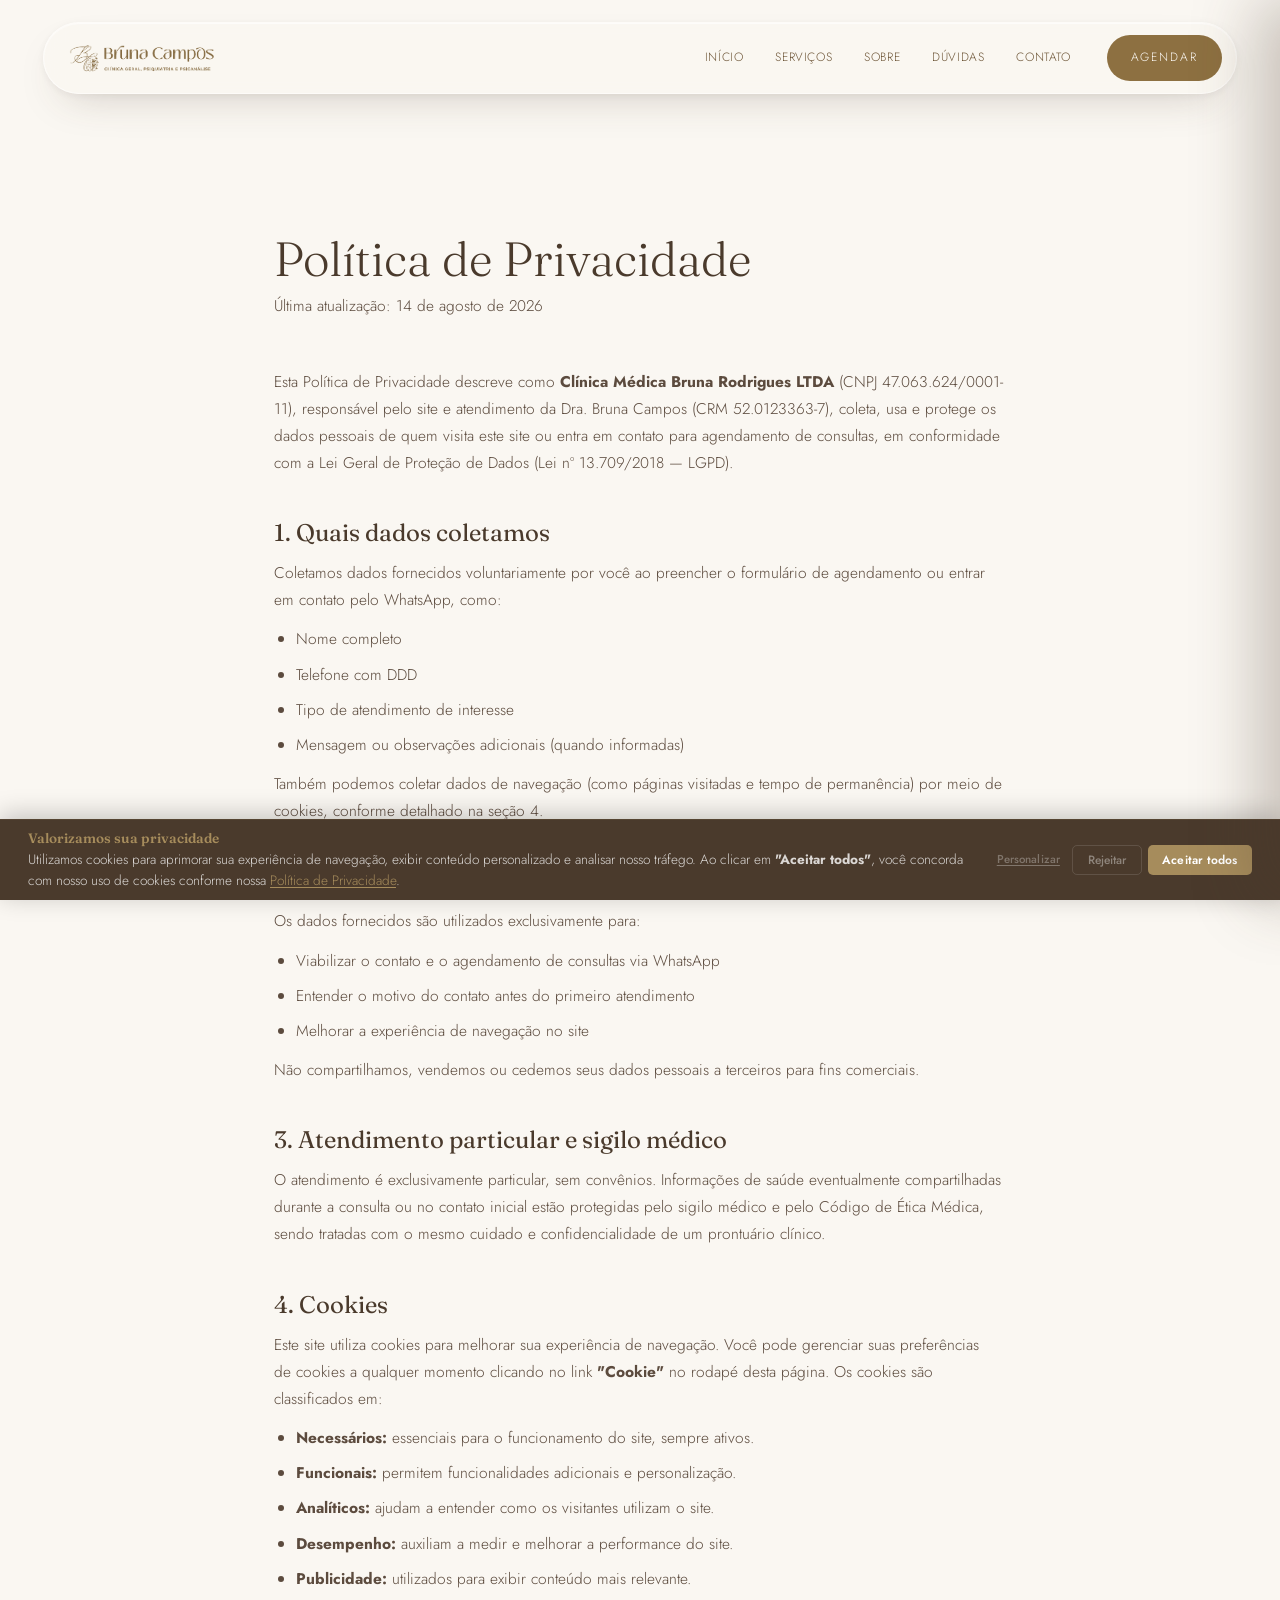
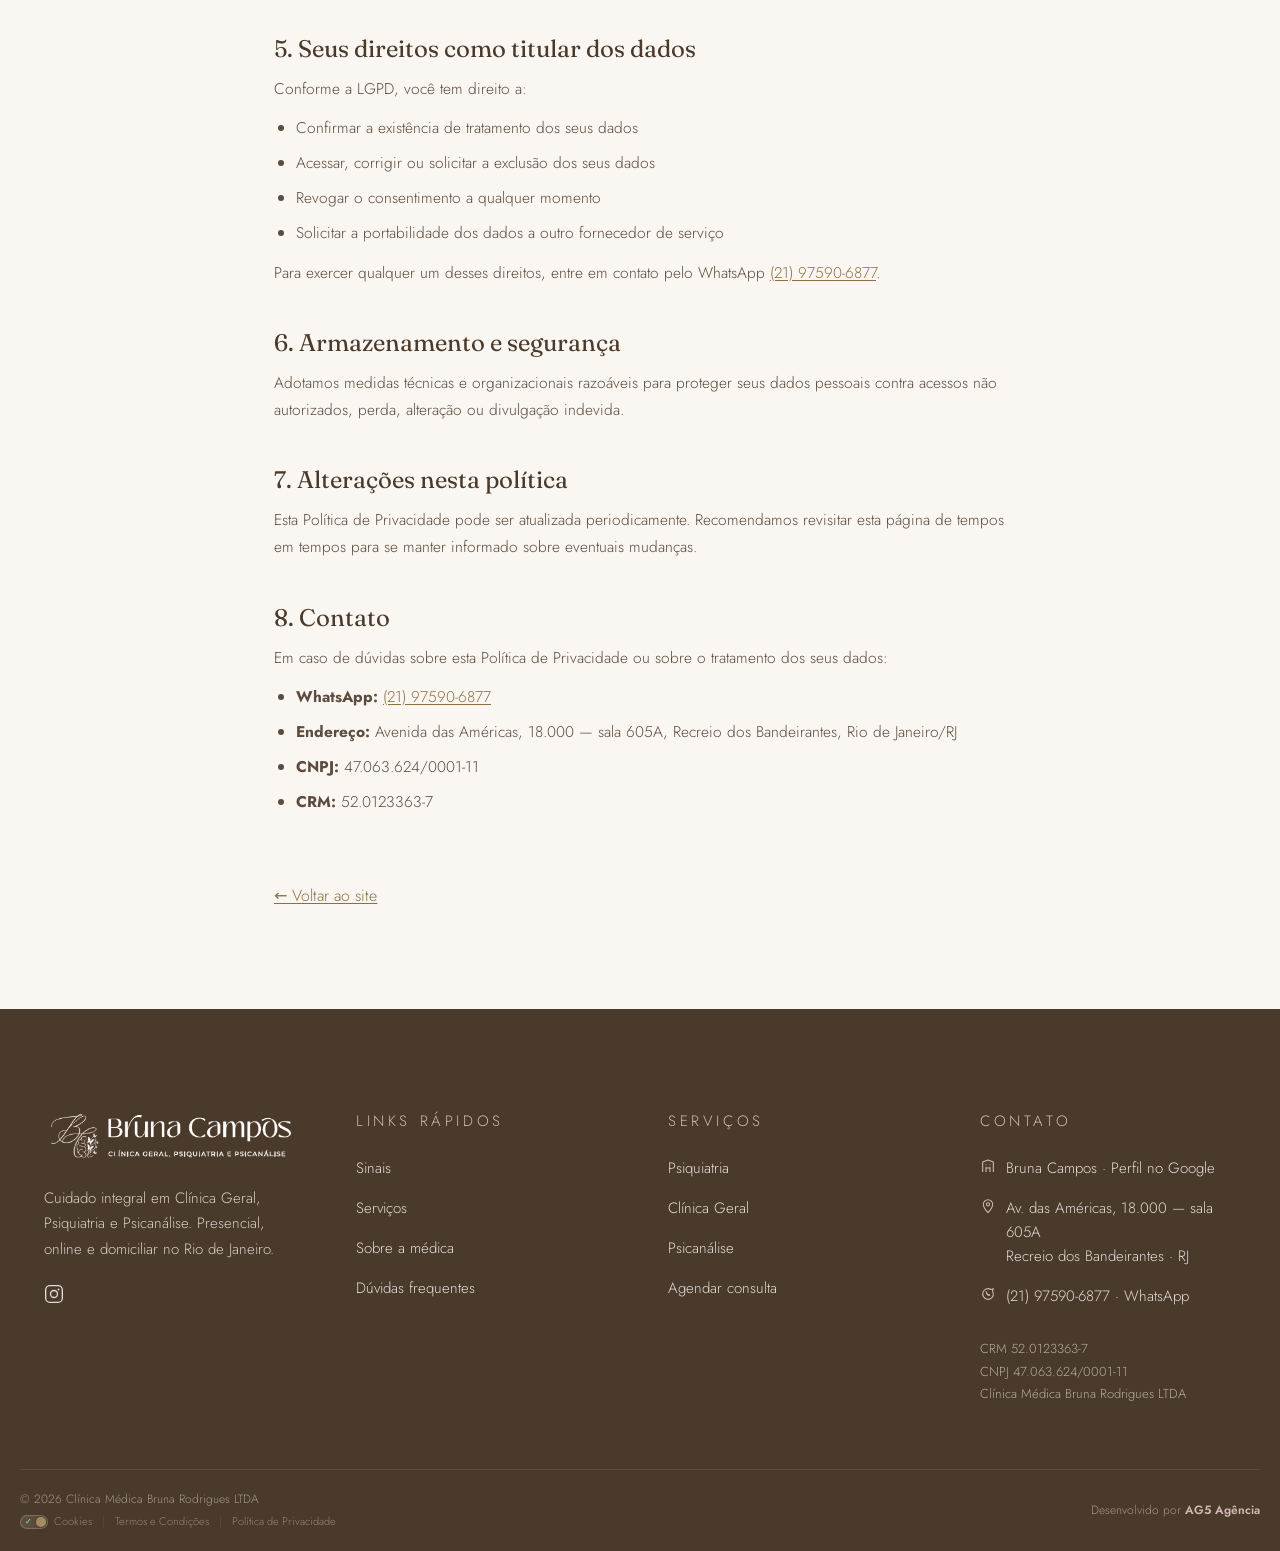
==== politica-de-privacidade.html @ d0d91d04 "Ajustes gerais" ====
<!DOCTYPE html>
<html lang="pt-BR">
<head>
<meta charset="utf-8" />
<meta name="viewport" content="width=device-width, initial-scale=1" />
<title>Política de Privacidade | Bruna Campos — Clínica Geral, Psiquiatria e Psicanálise</title>
<meta name="description" content="Política de Privacidade do site de Bruna Campos — Clínica Geral, Psiquiatria e Psicanálise. Saiba como tratamos seus dados pessoais e cookies, em conformidade com a LGPD." />
<meta name="robots" content="noindex, follow" />
<link rel="icon" href="Assets/favicon-bruna-campos-psiquiatria-rj.ico" />
<link rel="preconnect" href="https://fonts.googleapis.com" />
<link rel="preconnect" href="https://fonts.gstatic.com" crossorigin />
<link href="https://fonts.googleapis.com/css2?family=Fraunces:ital,opsz,wght@0,9..144,300;0,9..144,400;1,9..144,300&family=Cormorant+Garamond:ital,wght@0,300;0,400;1,300;1,400&family=Jost:wght@300;400;500&display=swap" rel="stylesheet" />
<link rel="stylesheet" href="style.css" />
<link rel="stylesheet" href="cookie-banner.css" />
<style>
  .legal { padding: 140px 0 100px; }
  .legal__in { max-width: 780px; margin: 0 auto; }
  .legal h1 { font-size: clamp(32px, 4vw, 48px); margin-bottom: 8px; }
  .legal__atualizado { font-size: 13px; color: var(--texto-3); margin-bottom: 48px; }
  .legal h2 { font-family: var(--serif); font-weight: 400; font-size: 24px; color: var(--marrom); margin: 44px 0 14px; }
  .legal p, .legal li { font-size: 15.5px; line-height: 1.75; color: var(--texto-2); }
  .legal ul { margin: 12px 0; padding-left: 22px; }
  .legal li { margin-bottom: 8px; }
  .legal a { text-decoration: underline; text-underline-offset: 2px; }
  .legal__voltar { display: inline-block; margin-top: 56px; }
</style>
</head>
<body id="topo">

<header class="header" id="header">
  <div class="wrap header__in">
    <a class="brand" href="index.html#topo">
      <img class="brand__logo" src="Assets/logo-bruna-campos-psiquiatria-psicanalise.webp" alt="Bruna Campos — Clínica Geral, Psiquiatria e Psicanálise" height="46" />
    </a>
    <nav class="nav" id="nav">
      <a href="index.html#topo"><span>Início</span></a>
      <a href="index.html#servicos"><span>Serviços</span></a>
      <a href="index.html#sobre"><span>Sobre</span></a>
      <a href="index.html#faq"><span>Dúvidas</span></a>
      <a href="index.html#localizacao"><span>Contato</span></a>
    </nav>
    <div class="header__acoes">
      <a class="btn btn--sm" href="https://wa.me/5521975906877?text=Ol%C3%A1%2C%20vim%20atrav%C3%A9s%20do%20site%20e%20gostaria%20de%20agendar%20uma%20consulta." target="_blank" rel="noopener">Agendar</a>
      <button class="nav-toggle" type="button" aria-expanded="false" aria-controls="drawer">
        <span></span><span></span><span></span>
      </button>
    </div>
  </div>
</header>

<main>
  <section class="legal">
    <div class="wrap legal__in">
      <h1>Política de Privacidade</h1>
      <p class="legal__atualizado">Última atualização: 14 de agosto de 2026</p>

      <p>Esta Política de Privacidade descreve como <strong>Clínica Médica Bruna Rodrigues LTDA</strong> (CNPJ 47.063.624/0001-11), responsável pelo site e atendimento da Dra. Bruna Campos (CRM 52.0123363-7), coleta, usa e protege os dados pessoais de quem visita este site ou entra em contato para agendamento de consultas, em conformidade com a Lei Geral de Proteção de Dados (Lei nº 13.709/2018 — LGPD).</p>

      <h2>1. Quais dados coletamos</h2>
      <p>Coletamos dados fornecidos voluntariamente por você ao preencher o formulário de agendamento ou entrar em contato pelo WhatsApp, como:</p>
      <ul>
        <li>Nome completo</li>
        <li>Telefone com DDD</li>
        <li>Tipo de atendimento de interesse</li>
        <li>Mensagem ou observações adicionais (quando informadas)</li>
      </ul>
      <p>Também podemos coletar dados de navegação (como páginas visitadas e tempo de permanência) por meio de cookies, conforme detalhado na seção 4.</p>

      <h2>2. Como usamos seus dados</h2>
      <p>Os dados fornecidos são utilizados exclusivamente para:</p>
      <ul>
        <li>Viabilizar o contato e o agendamento de consultas via WhatsApp</li>
        <li>Entender o motivo do contato antes do primeiro atendimento</li>
        <li>Melhorar a experiência de navegação no site</li>
      </ul>
      <p>Não compartilhamos, vendemos ou cedemos seus dados pessoais a terceiros para fins comerciais.</p>

      <h2>3. Atendimento particular e sigilo médico</h2>
      <p>O atendimento é exclusivamente particular, sem convênios. Informações de saúde eventualmente compartilhadas durante a consulta ou no contato inicial estão protegidas pelo sigilo médico e pelo Código de Ética Médica, sendo tratadas com o mesmo cuidado e confidencialidade de um prontuário clínico.</p>

      <h2>4. Cookies</h2>
      <p>Este site utiliza cookies para melhorar sua experiência de navegação. Você pode gerenciar suas preferências de cookies a qualquer momento clicando no link <strong>"Cookie"</strong> no rodapé desta página. Os cookies são classificados em:</p>
      <ul>
        <li><strong>Necessários:</strong> essenciais para o funcionamento do site, sempre ativos.</li>
        <li><strong>Funcionais:</strong> permitem funcionalidades adicionais e personalização.</li>
        <li><strong>Analíticos:</strong> ajudam a entender como os visitantes utilizam o site.</li>
        <li><strong>Desempenho:</strong> auxiliam a medir e melhorar a performance do site.</li>
        <li><strong>Publicidade:</strong> utilizados para exibir conteúdo mais relevante.</li>
      </ul>

      <h2>5. Seus direitos como titular dos dados</h2>
      <p>Conforme a LGPD, você tem direito a:</p>
      <ul>
        <li>Confirmar a existência de tratamento dos seus dados</li>
        <li>Acessar, corrigir ou solicitar a exclusão dos seus dados</li>
        <li>Revogar o consentimento a qualquer momento</li>
        <li>Solicitar a portabilidade dos dados a outro fornecedor de serviço</li>
      </ul>
      <p>Para exercer qualquer um desses direitos, entre em contato pelo WhatsApp <a href="https://wa.me/5521975906877?text=Ol%C3%A1%2C%20vim%20atrav%C3%A9s%20do%20site%20e%20gostaria%20de%20tirar%20uma%20d%C3%BAvida%20sobre%20meus%20dados." target="_blank" rel="noopener">(21) 97590-6877</a>.</p>

      <h2>6. Armazenamento e segurança</h2>
      <p>Adotamos medidas técnicas e organizacionais razoáveis para proteger seus dados pessoais contra acessos não autorizados, perda, alteração ou divulgação indevida.</p>

      <h2>7. Alterações nesta política</h2>
      <p>Esta Política de Privacidade pode ser atualizada periodicamente. Recomendamos revisitar esta página de tempos em tempos para se manter informado sobre eventuais mudanças.</p>

      <h2>8. Contato</h2>
      <p>Em caso de dúvidas sobre esta Política de Privacidade ou sobre o tratamento dos seus dados:</p>
      <ul>
        <li><strong>WhatsApp:</strong> <a href="https://wa.me/5521975906877?text=Ol%C3%A1%2C%20vim%20atrav%C3%A9s%20do%20site%20e%20gostaria%20de%20tirar%20uma%20d%C3%BAvida%20sobre%20meus%20dados." target="_blank" rel="noopener">(21) 97590-6877</a></li>
        <li><strong>Endereço:</strong> Avenida das Américas, 18.000 — sala 605A, Recreio dos Bandeirantes, Rio de Janeiro/RJ</li>
        <li><strong>CNPJ:</strong> 47.063.624/0001-11</li>
        <li><strong>CRM:</strong> 52.0123363-7</li>
      </ul>

      <a class="link-sub legal__voltar" href="index.html#topo">← Voltar ao site</a>
    </div>
  </section>
</main>

<footer class="footer">
  <div class="wrap footer__in">
    <div class="footer__brand">
      <img class="footer__logo" src="Assets/logo-bruna-campos-clinica-geral-psiquiatria-rodape.webp" alt="Bruna Campos — Clínica Geral, Psiquiatria e Psicanálise" />
      <p>Cuidado integral em Clínica Geral, Psiquiatria e Psicanálise. Presencial, online e domiciliar no Rio de Janeiro.</p>
      <div class="footer__social">
        <a href="https://www.instagram.com/dra_brunacampos/" target="_blank" rel="noopener noreferrer" aria-label="Instagram @dra_brunacampos">
          <svg width="20" height="20" viewBox="0 0 24 24" fill="none" aria-hidden="true"><rect x="2" y="2" width="20" height="20" rx="5" stroke="currentColor" stroke-width="1.6" /><circle cx="12" cy="12" r="4.2" stroke="currentColor" stroke-width="1.6" /><circle cx="17.4" cy="6.6" r="1.1" fill="currentColor" /></svg>
        </a>
      </div>
    </div>

    <div>
      <p class="footer__titulo">Links rápidos</p>
      <div class="footer__col">
        <a href="index.html#sinais">Sinais</a>
        <a href="index.html#servicos">Serviços</a>
        <a href="index.html#sobre">Sobre a médica</a>
        <a href="index.html#faq">Dúvidas frequentes</a>
      </div>
    </div>

    <div>
      <p class="footer__titulo">Serviços</p>
      <div class="footer__col">
        <a href="index.html#servicos">Psiquiatria</a>
        <a href="index.html#servicos">Clínica Geral</a>
        <a href="index.html#servicos">Psicanálise</a>
        <a href="index.html#agendar">Agendar consulta</a>
      </div>
    </div>

    <div>
      <p class="footer__titulo">Contato</p>
      <div class="footer__col footer__contato">
        <a href="https://share.google/iz8a9h7JzmaM02zVl" target="_blank" rel="noopener noreferrer">
          <svg width="16" height="16" viewBox="0 0 24 24" fill="none" aria-hidden="true"><path d="M4 21V6l8-3 8 3v15" stroke="currentColor" stroke-width="1.6" stroke-linejoin="round" /><path d="M9 21v-6h6v6" stroke="currentColor" stroke-width="1.6" stroke-linejoin="round" /><path d="M9 10h.01M15 10h.01M9 14h.01M15 14h.01" stroke="currentColor" stroke-width="1.6" stroke-linecap="round" /></svg>
          <span>Bruna Campos · Perfil no Google</span>
        </a>
        <a href="https://www.google.com/maps/dir/?api=1&amp;destination=Avenida%20das%20Am%C3%A9ricas%2018000%2C%20Recreio%20dos%20Bandeirantes%2C%20Rio%20de%20Janeiro%20-%20RJ%2C%2022790-704" target="_blank" rel="noopener noreferrer">
          <svg width="16" height="16" viewBox="0 0 24 24" fill="none" aria-hidden="true"><path d="M12 22s7-6.8 7-12.5A7 7 0 0 0 5 9.5C5 15.2 12 22 12 22Z" stroke="currentColor" stroke-width="1.6" stroke-linejoin="round" /><circle cx="12" cy="9.5" r="2.4" stroke="currentColor" stroke-width="1.6" /></svg>
          <span>Av. das Américas, 18.000 — sala 605A<br />Recreio dos Bandeirantes · RJ</span>
        </a>
        <a href="https://wa.me/5521975906877?text=Ol%C3%A1%2C%20vim%20atrav%C3%A9s%20do%20site%20e%20gostaria%20de%20agendar%20uma%20consulta." target="_blank" rel="noopener noreferrer">
          <svg width="16" height="16" viewBox="0 0 24 24" fill="none" aria-hidden="true"><path d="M20 12a8 8 0 1 1-3.8-6.8L20 4l-1.2 3.8A7.96 7.96 0 0 1 20 12Z" stroke="currentColor" stroke-width="1.6" stroke-linejoin="round" /><path d="M9 9.8c0 3 2.2 5.2 5.2 5.2.6 0 1-.5.9-1.1l-.2-1a.9.9 0 0 0-1-.7l-1 .2a4.2 4.2 0 0 1-2.3-2.3l.2-1a.9.9 0 0 0-.7-1l-1-.2a.95.95 0 0 0-1.1.9Z" fill="currentColor" /></svg>
          <span>(21) 97590-6877 · WhatsApp</span>
        </a>
        <p class="footer__legal">CRM 52.0123363-7<br />CNPJ 47.063.624/0001-11<br />Clínica Médica Bruna Rodrigues LTDA</p>
      </div>
    </div>
  </div>
  <div class="wrap creditos">
    <div class="footer-credits-left">
      <span class="footer-credits-copy">© 2026 Clínica Médica Bruna Rodrigues LTDA</span>
      <div class="footer-legal-links">
        <a href="#" id="ck-prefs-link">
          <span id="cookie-toggle" class="active">
            <span class="ck-icon-yes">✓</span>
            <span class="ck-icon-no">✕</span>
            <span id="cookie-toggle-dot"></span>
          </span>
          Cookies
        </a>
        <span class="footer-legal-sep">|</span>
        <a href="termos-e-condicoes.html">Termos e Condições</a>
        <span class="footer-legal-sep">|</span>
        <a href="politica-de-privacidade.html">Política de Privacidade</a>
      </div>
    </div>
    <div class="footer-credits-right">Desenvolvido por <a href="https://www.ag5agencia.com.br" target="_blank" rel="noopener">AG5 Agência</a></div>
  </div>
</footer>

<div class="drawer-overlay" id="drawer-overlay" hidden></div>
<aside class="drawer" id="drawer" aria-hidden="true">
  <div class="drawer__topo">
    <a class="drawer__logo" href="index.html#topo">
      <img src="Assets/logo-bruna-campos-psiquiatria-psicanalise.webp" alt="Bruna Campos — Clínica Geral, Psiquiatria e Psicanálise" height="34" />
    </a>
    <button class="drawer__fechar" type="button" aria-label="Fechar menu">
      <span></span><span></span>
    </button>
  </div>
  <nav class="drawer__nav" aria-label="Navegação principal">
    <a href="index.html#topo">Início</a>
    <a href="index.html#servicos">Serviços</a>
    <a href="index.html#sobre">Sobre</a>
    <a href="index.html#faq">Dúvidas</a>
    <a href="index.html#localizacao">Contato</a>
  </nav>
  <a class="btn drawer__cta" href="https://wa.me/5521975906877?text=Ol%C3%A1%2C%20vim%20atrav%C3%A9s%20do%20site%20e%20gostaria%20de%20agendar%20uma%20consulta." target="_blank" rel="noopener">Agendar pelo WhatsApp</a>
</aside>

<!-- ========== BANNER DE ACEITE ========== -->
<div id="ck-banner" class="ck-banner" role="dialog" aria-modal="true" aria-label="Aviso de cookies" aria-live="polite" aria-hidden="true">
    <div class="ck-banner__inner">
        <div class="ck-banner__content">
            <h2 class="ck-banner__title">Valorizamos sua privacidade</h2>
            <p class="ck-banner__text">
                Utilizamos cookies para aprimorar sua experiência de navegação, exibir conteúdo
                personalizado e analisar nosso tráfego. Ao clicar em <strong>"Aceitar todos"</strong>,
                você concorda com nosso uso de cookies conforme nossa
                <a href="politica-de-privacidade.html" class="ck-banner__link">Política de Privacidade</a>.
            </p>
        </div>
        <div class="ck-banner__actions">
            <button id="ck-customize" class="ck-btn ck-btn--ghost">Personalizar</button>
            <button id="ck-reject" class="ck-btn ck-btn--outline">Rejeitar</button>
            <button id="ck-accept-all" class="ck-btn ck-btn--primary">Aceitar todos</button>
        </div>
    </div>
</div>

<!-- ========== MODAL DE PERSONALIZAÇÃO ========== -->
<div id="ck-modal" class="ck-modal" role="dialog" aria-modal="true" aria-label="Personalizar preferências de cookies" aria-hidden="true">
    <div class="ck-modal__overlay" id="ck-modal-overlay"></div>
    <div class="ck-modal__box">
        <div class="ck-modal__header">
            <h2 class="ck-modal__title">Personalizar preferências de consentimento</h2>
            <button class="ck-modal__close" id="ck-modal-close" aria-label="Fechar modal">
                <svg width="18" height="18" viewBox="0 0 24 24" fill="none" aria-hidden="true">
                    <path d="M18 6L6 18M6 6l12 12" stroke="currentColor" stroke-width="2" stroke-linecap="round" stroke-linejoin="round" />
                </svg>
            </button>
        </div>
        <div class="ck-modal__body">
            <p class="ck-modal__intro">
                Utilizamos cookies para ajudar você a navegar com eficiência e executar certas funções.
                Os cookies classificados como <strong>"Necessário"</strong> são essenciais para o
                funcionamento básico do site e não podem ser desativados.
            </p>
            <div class="ck-category">
                <div class="ck-category__header">
                    <div class="ck-category__info">
                        <h3 class="ck-category__name">Necessário</h3>
                        <p class="ck-category__desc">Essenciais para o funcionamento do site. Não armazenam dados pessoalmente identificáveis.</p>
                    </div>
                    <span class="ck-category__badge">Sempre ativo</span>
                </div>
            </div>
            <div class="ck-category">
                <div class="ck-category__header">
                    <div class="ck-category__info">
                        <h3 class="ck-category__name">Funcional</h3>
                        <p class="ck-category__desc">Ajudam a executar funcionalidades como compartilhamento em mídia social e recursos de terceiros.</p>
                    </div>
                    <label class="ck-toggle" aria-label="Ativar cookies funcionais">
                        <input type="checkbox" id="ck-functional" name="functional">
                        <span class="ck-toggle__slider"></span>
                    </label>
                </div>
            </div>
            <div class="ck-category">
                <div class="ck-category__header">
                    <div class="ck-category__info">
                        <h3 class="ck-category__name">Analítico</h3>
                        <p class="ck-category__desc">Usados para entender como os visitantes interagem com o site (visitantes, taxa de rejeição, etc.).</p>
                    </div>
                    <label class="ck-toggle" aria-label="Ativar cookies analíticos">
                        <input type="checkbox" id="ck-analytics" name="analytics">
                        <span class="ck-toggle__slider"></span>
                    </label>
                </div>
            </div>
            <div class="ck-category">
                <div class="ck-category__header">
                    <div class="ck-category__info">
                        <h3 class="ck-category__name">Desempenho</h3>
                        <p class="ck-category__desc">Analisam índices de desempenho do site para oferecer melhor experiência ao visitante.</p>
                    </div>
                    <label class="ck-toggle" aria-label="Ativar cookies de desempenho">
                        <input type="checkbox" id="ck-performance" name="performance">
                        <span class="ck-toggle__slider"></span>
                    </label>
                </div>
            </div>
            <div class="ck-category">
                <div class="ck-category__header">
                    <div class="ck-category__info">
                        <h3 class="ck-category__name">Publicidade</h3>
                        <p class="ck-category__desc">Entregam anúncios personalizados com base nas páginas visitadas anteriormente.</p>
                    </div>
                    <label class="ck-toggle" aria-label="Ativar cookies de publicidade">
                        <input type="checkbox" id="ck-advertising" name="advertising">
                        <span class="ck-toggle__slider"></span>
                    </label>
                </div>
            </div>
        </div>
        <div class="ck-modal__footer">
            <button id="ck-modal-reject" class="ck-btn ck-btn--outline">Rejeitar</button>
            <button id="ck-modal-save" class="ck-btn ck-btn--ghost">Salvar Preferências</button>
            <button id="ck-modal-accept-all" class="ck-btn ck-btn--primary">Aceitar todos</button>
        </div>
    </div>
</div>

<button id="ck-prefs-btn" class="ck-prefs-btn" aria-label="Preferências de cookies" style="display:none;">Cookies</button>

<script src="script.js" defer></script>
<script src="cookie-banner.js" defer></script>
</body>
</html>
---- style.css ----
:root {
  --rose: #D1B9B4;
  --bege: #D4C1B3;
  --off: #FAF7F2;
  --areia: #F2EBE3;
  --ouro-escuro: #8D7041;
  --ouro: #A68C5C;
  --texto: #3A2E28;
  --texto-2: #5C4B3E;
  --texto-3: #6B5949;
  --marrom: #4A3A2C;
  --serif: "Fraunces", Georgia, serif;
  --script: "Cormorant Garamond", Georgia, serif;
  --sans: "Jost", system-ui, -apple-system, sans-serif;
  --max: 1240px;
  --pad: 24px;
  --gap: 56px;
  --sec-y: 96px;
  --ease: cubic-bezier(0.22, 1, 0.36, 1);
}

*, *::before, *::after { box-sizing: border-box; }

html { scroll-behavior: smooth; }

body {
  margin: 0;
  background: var(--off);
  color: var(--texto);
  font-family: var(--sans);
  font-weight: 300;
  font-size: 16px;
  line-height: 1.6;
  -webkit-font-smoothing: antialiased;
  overflow-x: hidden;
}

img { max-width: 100%; }
::selection { background: var(--rose); color: #fff; }

a { color: var(--ouro-escuro); text-decoration: none; transition: color 240ms ease; }
a:hover { color: var(--ouro); }

h1, h2, h3 { font-family: var(--serif); font-weight: 300; margin: 0; line-height: 1.05; color: var(--marrom); }
p { margin: 0; text-wrap: pretty; }

.wrap { max-width: var(--max); margin: 0 auto; padding-left: var(--pad); padding-right: var(--pad); }
.overline { font-size: 11.5px; letter-spacing: 0.32em; text-transform: uppercase; color: var(--ouro); margin: 0 0 22px; }
.em { font-family: var(--script); font-style: italic; color: var(--ouro-escuro); }

/* ---------- botões ---------- */
.btn {
  display: inline-block;
  background: var(--ouro-escuro);
  color: var(--off);
  padding: 18px 34px;
  border: 0;
  border-radius: 999px;
  font-family: var(--sans);
  font-size: 12.5px;
  letter-spacing: 0.16em;
  text-transform: uppercase;
  cursor: pointer;
  transition: background 240ms ease, transform 240ms ease;
}
.btn:hover { background: var(--ouro); color: #fff; transform: translateY(-2px); }
.btn--ghost { background: transparent; color: #6E5638; border: 1px solid rgba(141, 112, 65, 0.4); }
.btn--ghost:hover { background: transparent; border-color: var(--ouro-escuro); color: var(--ouro-escuro); }
.btn--sm { padding: 13px 24px; font-size: 12px; }

/* ---------- header ---------- */
.header {
  position: sticky;
  top: 0;
  z-index: 40;
  padding: 22px var(--pad) 0;
  pointer-events: none;
  transition: padding 420ms var(--ease);
}
.header__in {
  pointer-events: all;
  display: flex;
  align-items: center;
  justify-content: space-between;
  gap: 22px;
  max-width: calc(var(--max) - 2 * var(--pad) + 2px);
  margin: 0 auto;
  padding: 12px 14px 12px 22px;
  background: rgba(250, 247, 242, 0.72);
  backdrop-filter: blur(18px) saturate(1.4);
  -webkit-backdrop-filter: blur(18px) saturate(1.4);
  border: 1px solid rgba(255, 255, 255, 0.5);
  border-radius: 999px;
  box-shadow:
    0 1px 1px rgba(255, 255, 255, 0.6) inset,
    0 18px 44px -20px rgba(74, 58, 44, 0.28),
    0 2px 10px rgba(74, 58, 44, 0.06);
  transition: box-shadow 420ms var(--ease), padding 420ms var(--ease), background 420ms var(--ease), border-color 420ms var(--ease);
}
.header.is-scrolled { padding-top: 12px; }
.header.is-scrolled .header__in {
  padding-top: 8px;
  padding-bottom: 8px;
  background: rgba(250, 247, 242, 0.86);
  border-color: rgba(166, 140, 92, 0.28);
  box-shadow:
    0 1px 1px rgba(255, 255, 255, 0.6) inset,
    0 14px 34px -18px rgba(74, 58, 44, 0.32),
    0 2px 8px rgba(74, 58, 44, 0.08);
}

.brand { display: flex; align-items: center; gap: 12px; flex: 0 0 auto; position: relative; }
.brand__logo {
  display: block;
  height: 46px;
  width: auto;
  /* a arte é clara (pensada p/ fundo escuro) — filtro converte pra tom dourado-escuro legível em fundo claro */
  filter: brightness(0) saturate(100%) invert(37%) sepia(24%) saturate(944%) hue-rotate(358deg) brightness(93%) contrast(88%);
  opacity: 0.92;
  transition: transform 420ms var(--ease), opacity 300ms ease;
}
.brand:hover .brand__logo { transform: scale(1.03); opacity: 1; }

.nav {
  margin-left: auto;
  display: flex;
  flex-wrap: nowrap;
  white-space: nowrap;
  align-items: center;
  gap: 4px;
  font-size: 12px;
  letter-spacing: 0.05em;
  text-transform: uppercase;
}
.nav a {
  position: relative;
  display: inline-block;
  padding: 8px 14px;
  color: #6E5638;
  border-radius: 999px;
  transition: color 300ms ease;
}
.nav a span { position: relative; z-index: 1; }
.nav a::before {
  content: "";
  position: absolute;
  inset: 0;
  border-radius: 999px;
  background: linear-gradient(135deg, var(--rose), var(--bege));
  opacity: 0;
  transform: scale(0.85);
  transition: opacity 300ms var(--ease), transform 300ms var(--ease);
}
.nav a:hover { color: #4A3A2C; }
.nav a:hover::before { opacity: 1; transform: scale(1); }

.header__acoes { display: flex; align-items: center; gap: 10px; flex: 0 0 auto; }

.nav-toggle {
  display: none;
  align-items: center;
  justify-content: center;
  gap: 4px;
  flex-direction: column;
  width: 40px;
  height: 40px;
  background: rgba(166, 140, 92, 0.1);
  border: 1px solid rgba(141, 112, 65, 0.24);
  border-radius: 50%;
  cursor: pointer;
  padding: 0;
}
.nav-toggle span {
  display: block;
  width: 15px;
  height: 1px;
  background: #6E5638;
  transition: transform 300ms var(--ease), opacity 300ms var(--ease);
}
.nav-toggle[aria-expanded="true"] span:nth-child(1) { transform: translateY(5px) rotate(45deg); }
.nav-toggle[aria-expanded="true"] span:nth-child(2) { opacity: 0; }
.nav-toggle[aria-expanded="true"] span:nth-child(3) { transform: translateY(-5px) rotate(-45deg); }

/* ---------- hero ---------- */
.hero { position: relative; padding: 32px 0 64px; overflow: hidden; }
.hero::before {
  content: "";
  position: absolute;
  top: -80px;
  right: -140px;
  width: 460px;
  height: 460px;
  border-radius: 50%;
  background: radial-gradient(circle at 30% 30%, rgba(209, 185, 180, 0.5), rgba(212, 193, 179, 0.05) 70%);
  pointer-events: none;
}
.hero__in { position: relative; display: flex; flex-wrap: wrap; gap: var(--gap); align-items: center; }
.hero__texto { flex: 1 1 460px; min-width: 0; }

.hero .overline {
  position: relative;
  display: inline-flex;
  align-items: center;
  gap: 14px;
  font-size: 12.5px;
}
.hero .overline::before { content: ""; width: 32px; height: 1px; background: var(--ouro); }
.hero h1 { font-size: clamp(38px, 4.6vw, 68px); line-height: 1.03; letter-spacing: -0.02em; text-wrap: balance; }
.hero .em {
  font-size: 1.05em;
  color: var(--ouro-escuro);
}
.hero__lead { margin-top: 26px; max-width: 44ch; font-size: 16.5px; line-height: 1.65; color: var(--texto-2); }
.hero__cta { display: flex; flex-wrap: wrap; align-items: center; gap: 18px 28px; margin-top: 38px; }

.hero__selos {
  display: flex;
  flex-wrap: wrap;
  align-items: center;
  gap: 10px 16px;
  margin-top: 30px;
  padding-top: 22px;
  border-top: 1px solid rgba(141, 112, 65, 0.18);
  font-size: 12.5px;
  color: var(--texto-3);
}
.hero__selos strong { color: var(--ouro-escuro); font-weight: 500; }
.hero__selos-sep { width: 4px; height: 4px; border-radius: 50%; background: var(--rose); flex: 0 0 auto; }

.hero__fig { flex: 0 1 480px; min-width: 320px; margin: 0; position: relative; }
.hero__fig::before {
  content: "";
  position: absolute;
  inset: -36px -50px -36px -36px;
  z-index: -2;
  background: radial-gradient(ellipse at 55% 40%, rgba(166, 140, 92, 0.32), rgba(166, 140, 92, 0) 68%);
  filter: blur(2px);
  pointer-events: none;
}
.hero__fig::after {
  content: "";
  position: absolute;
  top: -22px;
  right: -22px;
  width: 116px;
  height: 116px;
  border: 1px solid rgba(166, 140, 92, 0.5);
  border-radius: 50%;
  z-index: -1;
}
.moldura {
  position: relative;
  border-radius: 12px 140px 12px 12px;
  overflow: hidden;
  aspect-ratio: 4 / 5;
  max-height: 72vh;
  background: linear-gradient(160deg, #E7DCD3, var(--rose));
  box-shadow:
    0 2px 6px -2px rgba(74, 58, 44, 0.16),
    0 28px 58px -22px rgba(74, 58, 44, 0.4),
    0 64px 120px -38px rgba(74, 58, 44, 0.4),
    0 0 60px -18px rgba(166, 140, 92, 0.5),
    0 0 0 1px rgba(255, 255, 255, 0.55) inset;
  transform: translateY(var(--parallax, 0px));
  transition: box-shadow 700ms var(--ease);
  will-change: transform;
}
.hero__fig:hover .moldura { box-shadow:
    0 2px 6px -2px rgba(74, 58, 44, 0.2),
    0 34px 66px -20px rgba(74, 58, 44, 0.45),
    0 72px 130px -34px rgba(74, 58, 44, 0.45),
    0 0 76px -14px rgba(166, 140, 92, 0.6),
    0 0 0 1px rgba(255, 255, 255, 0.6) inset;
}
.moldura img {
  position: relative;
  width: 100%;
  height: 100%;
  object-fit: cover;
  object-position: 50% 45%;
  display: block;
  filter: saturate(1.02) contrast(1.03);
  transition: transform 900ms var(--ease);
}
.hero__fig:hover .moldura img { transform: scale(1.03); }
.ph {
  width: 100%;
  height: 100%;
  display: flex;
  align-items: center;
  justify-content: center;
  padding: 24px;
  text-align: center;
  background:
    repeating-linear-gradient(135deg, rgba(255, 255, 255, 0.5) 0 10px, rgba(255, 255, 255, 0) 10px 20px),
    linear-gradient(160deg, #E7DCD3, var(--rose));
  font-family: ui-monospace, SFMono-Regular, Menlo, monospace;
  font-size: 11.5px;
  letter-spacing: 0.14em;
  text-transform: uppercase;
  color: #6E5638;
  line-height: 1.8;
}
/* ---------- sinais ---------- */
.sinais { background: var(--rose); padding: 72px 0; margin-top: 40px; }
.sinais__in { display: flex; flex-direction: column; }
.sinais__intro { max-width: 60ch; }
.sinais__intro .overline { color: #7A5F49; }
.sinais__intro h2 { font-size: clamp(28px, 3vw, 42px); color: #fff; }
.sinais__intro p { margin-top: 16px; max-width: 62ch; font-size: 15px; line-height: 1.6; color: #4E3C30; }
.sinais__grid {
  margin-top: 32px;
  display: grid;
  grid-template-columns: repeat(3, 1fr);
  gap: 1px;
  background: rgba(255, 255, 255, 0.34);
}
.sinal { background: var(--rose); padding: 20px 20px 22px; }
.sinal span { font-family: var(--serif); font-size: 12px; letter-spacing: 0.1em; color: rgba(255, 255, 255, 0.85); }
.sinal h3 { font-weight: 400; font-size: 16.5px; line-height: 1.25; color: #43342A; margin: 8px 0 6px; }
.sinal p { font-size: 13px; line-height: 1.5; color: #5B483B; }

/* ---------- antes / depois (barra compacta) ---------- */
.antes-depois {
  margin-top: 40px;
  padding-top: 36px;
  border-top: 1px solid rgba(74, 58, 44, 0.18);
  display: flex;
  flex-wrap: wrap;
  align-items: center;
  justify-content: space-between;
  gap: 28px 40px;
}
.antes-depois__fotos { display: flex; align-items: center; gap: 22px; flex: 0 0 auto; }
.antes-depois__foto { position: relative; margin: 0; }
.antes-depois__foto img {
  width: 156px;
  height: 156px;
  border-radius: 50%;
  object-fit: cover;
  display: block;
  border: 3px solid rgba(255, 255, 255, 0.7);
  box-shadow: 0 14px 30px -12px rgba(74, 58, 44, 0.4);
  filter: saturate(0.55) brightness(0.88);
}
.antes-depois__foto--ouro img { filter: none; border-color: var(--ouro-escuro); }
.antes-depois__foto figcaption {
  margin-top: 10px;
  text-align: center;
  font-size: 11px;
  letter-spacing: 0.18em;
  text-transform: uppercase;
  color: #5B483B;
}
.antes-depois__seta { font-family: var(--serif); font-size: 26px; color: var(--ouro-escuro); }

.antes-depois__texto { display: flex; flex-wrap: wrap; align-items: center; gap: 18px 28px; flex: 1 1 320px; justify-content: flex-end; }
.antes-depois__texto p { font-size: 16.5px; color: #43342A; margin: 0; }
.antes-depois__cta { flex: 0 0 auto; }

/* ---------- serviços ---------- */
.servicos { padding: 116px 0; }
.servicos__head {
  display: flex;
  flex-wrap: wrap;
  align-items: flex-end;
  justify-content: space-between;
  gap: 24px;
  border-bottom: 1px solid rgba(141, 112, 65, 0.22);
  padding-bottom: 30px;
}
.servicos__head h2 { font-size: clamp(32px, 4vw, 58px); }
.servicos__head p { max-width: 34ch; font-size: 15.5px; line-height: 1.7; color: var(--texto-3); }
.servicos__grid {
  margin-top: 56px;
  display: grid;
  grid-template-columns: repeat(3, 1fr);
  gap: 28px;
}
.servico-card {
  position: relative;
  min-height: 560px;
  border-radius: 14px;
  overflow: hidden;
  isolation: isolate;
  box-shadow: 0 30px 60px -28px rgba(74, 58, 44, 0.4);
  transition: transform 480ms var(--ease), box-shadow 480ms var(--ease);
}
.servico-card:hover { transform: translateY(-8px); box-shadow: 0 40px 76px -24px rgba(74, 58, 44, 0.48); }

.servico-card__bg {
  position: absolute;
  inset: 0;
  z-index: -1;
  overflow: hidden;
  background: var(--marrom);
}
.servico-card__bg img {
  width: 100%;
  height: 100%;
  object-fit: cover;
  display: block;
  filter: saturate(0.25) sepia(0.3) brightness(0.42) contrast(1.08);
  transition: transform 700ms var(--ease), filter 400ms ease;
}
.servico-card:hover .servico-card__bg img { transform: scale(1.06); filter: saturate(0.3) sepia(0.3) brightness(0.48) contrast(1.08); }

.servico-card__n {
  position: absolute;
  top: 26px;
  left: 30px;
  z-index: 2;
  font-family: var(--serif);
  font-size: 20px;
  letter-spacing: 0.08em;
  color: var(--rose);
}

.servico-card__conteudo {
  position: relative;
  z-index: 1;
  height: 100%;
  display: flex;
  flex-direction: column;
  justify-content: flex-end;
  padding: 34px 30px 32px;
}
.servico-card__conteudo h3 { font-weight: 400; font-size: 26px; line-height: 1.15; color: #fff; }
.servico-card__conteudo p { margin-top: 12px; font-size: 14.5px; line-height: 1.6; color: rgba(255, 255, 255, 0.85); }
.servico-card__conteudo ul {
  list-style: none;
  margin: 18px 0 0;
  padding: 16px 0 0;
  border-top: 1px solid rgba(255, 255, 255, 0.25);
  display: flex;
  flex-direction: column;
  gap: 8px;
}
.servico-card__conteudo li {
  display: flex;
  align-items: baseline;
  gap: 10px;
  font-size: 13px;
  color: rgba(255, 255, 255, 0.78);
}
.servico-card__conteudo li::before { content: ""; width: 4px; height: 4px; border-radius: 50%; background: var(--rose); flex: 0 0 auto; }

.servico-card__cta {
  display: inline-flex;
  align-items: center;
  gap: 8px;
  margin-top: 18px;
  padding-bottom: 4px;
  border-bottom: 1px solid rgba(255, 255, 255, 0.5);
  font-size: 12px;
  letter-spacing: 0.1em;
  text-transform: uppercase;
  color: #fff;
  align-self: flex-start;
}
.servico-card__cta span { transition: transform 240ms var(--ease); }
.servico-card__cta:hover { color: var(--rose); border-bottom-color: var(--rose); }
.servico-card__cta:hover span { transform: translateX(4px); }

/* ---------- citação ---------- */
/* ---------- sobre ---------- */
.sobre { position: relative; padding: 128px 0 116px; overflow: hidden; }
.sobre::before {
  content: "";
  position: absolute;
  top: -120px;
  left: -160px;
  width: 480px;
  height: 480px;
  border-radius: 50%;
  background: radial-gradient(circle at 60% 40%, rgba(166, 140, 92, 0.18), rgba(166, 140, 92, 0) 70%);
  pointer-events: none;
}
.sobre__in { position: relative; display: flex; flex-wrap: wrap; gap: 88px; align-items: flex-start; padding-bottom: 56px; }
.sobre__foto { flex: 1 1 320px; min-width: 0; max-width: 360px; position: sticky; top: 100px; }

/* ---------- leque de fotos (carrossel 3D em baralho) ---------- */
.leque { position: relative; max-width: 320px; margin: 0 auto; }
.leque__palco {
  position: relative;
  width: 100%;
  aspect-ratio: 4 / 5;
  perspective: 1400px;
}
.leque__carta {
  position: absolute;
  inset: 0;
  margin: 0;
  border-radius: 4px 32px 4px 4px;
  overflow: hidden;
  box-shadow: 0 30px 60px -26px rgba(74, 58, 44, 0.45);
  transform-origin: 50% 108%;
  transition: transform 650ms var(--ease), opacity 650ms var(--ease), box-shadow 650ms var(--ease), filter 650ms var(--ease);
  cursor: pointer;
}
.leque__carta img {
  width: 100%;
  height: 100%;
  object-fit: cover;
  object-position: 50% 50%;
  display: block;
  filter: saturate(0.96) contrast(1.02);
}
/* fotos 4 e 6: rosto fica mais alto na imagem original, desce o enquadramento */
.leque__carta[data-carta="3"] img,
.leque__carta[data-carta="4"] img {
  object-position: 50% 30%;
}

/* posições em leque relativas à carta ativa */
.leque__carta { opacity: 0; pointer-events: none; z-index: 1; transform: rotate(0deg) translateX(0) scale(0.86); filter: saturate(0.5) brightness(0.85); }
.leque__carta.is-ativa {
  opacity: 1;
  pointer-events: auto;
  z-index: 5;
  transform: rotate(0deg) translateX(0) scale(1);
  filter: none;
  box-shadow: 0 50px 90px -30px rgba(74, 58, 44, 0.55), 0 0 0 1px rgba(255, 255, 255, 0.5) inset;
}
.leque__carta.is-prev1 { opacity: 1; pointer-events: auto; z-index: 4; transform: rotate(-5deg) translateX(-8%) scale(0.94); filter: saturate(0.75) brightness(0.92); }
.leque__carta.is-next1 { opacity: 1; pointer-events: auto; z-index: 4; transform: rotate(5deg) translateX(8%) scale(0.94); filter: saturate(0.75) brightness(0.92); }
.leque__carta.is-prev2 { opacity: 1; pointer-events: auto; z-index: 3; transform: rotate(-9deg) translateX(-15%) scale(0.88); filter: saturate(0.55) brightness(0.86); }
.leque__carta.is-next2 { opacity: 1; pointer-events: auto; z-index: 3; transform: rotate(9deg) translateX(15%) scale(0.88); filter: saturate(0.55) brightness(0.86); }

.leque__mono {
  position: absolute;
  z-index: 6;
  right: -12px;
  top: -18px;
  width: 62px;
  height: 62px;
  border-radius: 50%;
  box-shadow: 0 10px 26px rgba(74, 58, 44, 0.25), 0 0 0 4px var(--off);
}

.leque__seta {
  position: absolute;
  top: 50%;
  z-index: 7;
  display: flex;
  align-items: center;
  justify-content: center;
  width: 40px;
  height: 40px;
  border-radius: 50%;
  background: var(--off);
  border: 1px solid rgba(141, 112, 65, 0.25);
  color: var(--marrom);
  cursor: pointer;
  box-shadow: 0 12px 26px -8px rgba(74, 58, 44, 0.35);
  transition: background 260ms ease, color 260ms ease, transform 260ms ease;
}
.leque__seta svg { width: 17px; height: 17px; }
.leque__seta:hover { background: var(--ouro-escuro); color: #fff; transform: translateY(-50%) scale(1.06); }
.leque__seta--prev { left: -18px; transform: translateY(-50%); }
.leque__seta--prev:hover { transform: translateY(-50%) scale(1.06); }
.leque__seta--next { right: -18px; transform: translateY(-50%); }


.sobre__assinatura {
  display: block;
  margin-top: 26px;
  text-align: right;
  font-family: var(--script);
  font-style: italic;
  font-size: 30px;
  color: var(--ouro-escuro);
}

.sobre__texto { flex: 1 1 440px; min-width: 0; padding-left: 44px; }
.sobre__texto h2 { font-size: clamp(34px, 4.4vw, 60px); }
.sobre__citacao {
  position: relative;
  margin: 34px 0 0;
  padding: 6px 0 6px 8px;
  font-family: var(--script);
  font-style: italic;
  font-size: clamp(22px, 2.4vw, 28px);
  line-height: 1.4;
  color: var(--ouro-escuro);
}
.sobre__aspas {
  position: absolute;
  top: -46px;
  left: -18px;
  font-family: var(--serif);
  font-style: normal;
  font-size: 140px;
  line-height: 1;
  color: var(--rose);
  opacity: 0.55;
  z-index: -1;
}
.sobre__corpo { margin-top: 30px; }
.sobre__corpo p { margin-top: 20px; font-size: 17px; line-height: 1.8; color: var(--texto-2); }
.sobre__corpo p:first-child { margin-top: 0; }
.sobre__capitular {
  float: left;
  font-family: var(--serif);
  font-size: 64px;
  line-height: 0.78;
  font-weight: 400;
  color: var(--ouro-escuro);
  padding: 4px 6px 0 0;
}

.sobre__crm {
  margin-top: 28px;
  padding-top: 22px;
  border-top: 1px solid rgba(141, 112, 65, 0.22);
  font-size: 13px;
  letter-spacing: 0.04em;
  color: var(--texto-3);
}

/* ---------- números / credibilidade ---------- */
.numeros { position: relative; background: var(--areia); overflow: hidden; }

/* ---------- processo (como funciona) ---------- */
.processo { position: relative; padding: 96px 0; }
.processo::before {
  content: "";
  position: absolute;
  top: 0;
  left: 50%;
  transform: translateX(-50%);
  width: 1px;
  height: 64px;
  background: linear-gradient(180deg, rgba(141, 112, 65, 0) 0%, var(--ouro) 100%);
}
.processo__head { max-width: 60ch; margin: 0 auto; text-align: center; }
.processo__head h3 { margin-top: 14px; font-size: clamp(28px, 3.2vw, 44px); font-weight: 400; color: var(--marrom); }
.processo__head p { margin-top: 20px; font-size: 16px; line-height: 1.7; color: var(--texto-2); }

.processo__trilha {
  position: relative;
  margin-top: 76px;
  display: grid;
  grid-template-columns: repeat(4, 1fr);
  gap: 40px;
}
.processo__linha {
  position: absolute;
  top: 27px;
  left: 12.5%;
  right: 12.5%;
  height: 1px;
  background: rgba(141, 112, 65, 0.22);
}
.processo__linha-preenchida {
  position: absolute;
  inset: 0;
  transform-origin: left center;
  transform: scaleX(0);
  background: linear-gradient(90deg, var(--ouro-escuro), var(--ouro));
  transition: transform 1400ms var(--ease);
}
.processo__trilha.is-vista .processo__linha-preenchida { transform: scaleX(1); }

.processo__passo { position: relative; text-align: center; padding-top: 4px; }
.processo__num {
  position: relative;
  z-index: 1;
  display: inline-flex;
  align-items: center;
  justify-content: center;
  width: 56px;
  height: 56px;
  margin-bottom: 24px;
  border-radius: 50%;
  background: var(--off);
  border: 1px solid rgba(141, 112, 65, 0.3);
  font-family: var(--serif);
  font-size: 19px;
  font-weight: 400;
  color: var(--ouro-escuro);
  box-shadow: 0 16px 34px -18px rgba(74, 58, 44, 0.35);
  transition: background 420ms var(--ease), color 420ms var(--ease), border-color 420ms var(--ease), transform 420ms var(--ease);
}
.processo__passo:hover .processo__num {
  background: var(--ouro-escuro);
  border-color: var(--ouro-escuro);
  color: #fff;
  transform: translateY(-4px);
}
.processo__passo h4 { font-family: var(--serif); font-weight: 400; font-size: 19px; color: var(--marrom); }
.processo__passo p { margin-top: 10px; font-size: 14px; line-height: 1.65; color: var(--texto-3); }

.processo__cta { margin-top: 68px; text-align: center; }

/* ---------- faq (cartas pessoais) ---------- */
.faq { position: relative; padding: 128px 0; overflow: hidden; background: var(--areia); }
.faq::before {
  content: "";
  position: absolute;
  top: -140px;
  right: -140px;
  width: 440px;
  height: 440px;
  border-radius: 50%;
  background: radial-gradient(circle at 40% 40%, rgba(209, 185, 180, 0.32), rgba(209, 185, 180, 0) 70%);
  pointer-events: none;
}
.faq__head { position: relative; max-width: 62ch; margin: 0 auto; text-align: center; }
.faq__head h2 { font-size: clamp(30px, 3.6vw, 50px); }
.faq__nota { margin: 22px auto 0; max-width: 46ch; font-family: var(--script); font-style: italic; font-size: 19px; color: var(--texto-3); }

.cartas {
  position: relative;
  margin-top: 64px;
  display: grid;
  grid-template-columns: minmax(280px, 380px) 1fr;
  gap: 56px;
  align-items: stretch;
}

.cartas__perguntas { display: flex; flex-direction: column; gap: 2px; }
.carta-pergunta {
  position: relative;
  display: grid;
  grid-template-columns: 32px 1fr;
  align-items: center;
  gap: 16px;
  padding: 20px 22px;
  border-radius: 8px;
  background: transparent;
  border: 0;
  text-align: left;
  cursor: pointer;
  font-family: var(--serif);
  font-size: 16.5px;
  line-height: 1.4;
  color: var(--texto-2);
  transition: background 300ms ease, color 300ms ease;
}
.carta-pergunta__num {
  font-size: 12px;
  letter-spacing: 0.06em;
  color: var(--ouro);
  font-family: var(--sans);
}
.carta-pergunta:hover { background: rgba(255, 255, 255, 0.5); }
.carta-pergunta.is-ativa {
  background: var(--off);
  color: var(--marrom);
  box-shadow: 0 18px 40px -26px rgba(74, 58, 44, 0.35);
}
.carta-pergunta.is-ativa .carta-pergunta__num { color: var(--ouro-escuro); }

.cartas__papel {
  position: relative;
  background: var(--off);
  border-radius: 12px;
  box-shadow: 0 40px 80px -30px rgba(74, 58, 44, 0.4);
  padding: 56px 56px 44px;
  min-height: 300px;
  display: flex;
  flex-direction: column;
  justify-content: center;
}
.carta__aspas {
  position: absolute;
  top: 22px;
  left: 40px;
  font-family: var(--serif);
  font-size: 90px;
  line-height: 1;
  color: var(--rose);
  opacity: 0.6;
  pointer-events: none;
}
.carta {
  display: none;
  opacity: 0;
  transform: translateY(8px);
  transition: opacity 380ms var(--ease), transform 380ms var(--ease);
}
.carta.is-ativa { display: block; opacity: 1; transform: translateY(0); }
.carta__corpo { font-family: var(--serif); font-size: 19px; line-height: 1.72; color: var(--texto-2); font-weight: 300; }
.carta__assinatura {
  margin-top: 26px;
  font-family: var(--script);
  font-style: italic;
  font-size: 26px;
  color: var(--ouro-escuro);
}
.carta__cta {
  display: inline-block;
  margin-top: 8px;
  align-self: flex-start;
}

/* ---------- localização ---------- */
.local { position: relative; background: var(--off); padding: 120px 0; overflow: hidden; }
.local__blob {
  position: absolute;
  top: -160px;
  left: -180px;
  width: 500px;
  height: 500px;
  border-radius: 50%;
  background: radial-gradient(circle at 60% 40%, rgba(166, 140, 92, 0.14), rgba(166, 140, 92, 0) 70%);
  pointer-events: none;
}
.local__in { position: relative; display: flex; flex-wrap: wrap; gap: var(--gap); align-items: stretch; }
.local__info { flex: 1 1 380px; min-width: 0; }
.local__info h2 { font-size: clamp(32px, 3.8vw, 52px); margin-bottom: 30px; }
.local__end { font-size: 17px; line-height: 1.75; color: var(--texto-2); margin-bottom: 34px; }

.local__dados { display: grid; gap: 12px; margin-bottom: 36px; }
.local__dados div {
  position: relative;
  display: flex;
  gap: 16px;
  align-items: flex-start;
  padding: 20px 22px;
  background: #fff;
  border: 1px solid rgba(141, 112, 65, 0.14);
  border-radius: 10px;
  box-shadow: 0 18px 40px -30px rgba(74, 58, 44, 0.3);
  transition: transform 380ms var(--ease), box-shadow 380ms var(--ease), border-color 380ms var(--ease);
}
.local__dados div:hover {
  transform: translateX(4px);
  border-color: rgba(166, 140, 92, 0.4);
  box-shadow: 0 22px 48px -26px rgba(74, 58, 44, 0.36);
}
.local__icone { flex: 0 0 auto; margin-top: 3px; font-size: 13px; color: var(--ouro); }
.local__dados p { font-size: 15px; line-height: 1.6; color: var(--texto-2); }
.local__dados strong { display: block; font-size: 10.5px; font-weight: 400; letter-spacing: 0.22em; text-transform: uppercase; color: var(--ouro-escuro); margin-bottom: 6px; }
.local__acoes { display: flex; flex-wrap: wrap; gap: 14px; }

.local__mapa {
  position: relative;
  flex: 1 1 440px;
  min-width: 0;
  min-height: 460px;
  border-radius: 12px 90px 12px 12px;
  overflow: hidden;
  box-shadow:
    0 2px 6px -2px rgba(74, 58, 44, 0.15),
    0 30px 60px -26px rgba(74, 58, 44, 0.38),
    0 0 0 1px rgba(255, 255, 255, 0.5) inset;
}
.local__mapa iframe { width: 100%; height: 100%; min-height: 460px; border: 0; display: block; filter: saturate(0.82) contrast(1.02); }
.local__selo {
  position: absolute;
  z-index: 2;
  left: 26px;
  bottom: 26px;
  display: flex;
  flex-direction: column;
  gap: 3px;
  padding: 16px 22px;
  background: var(--marrom);
  border-radius: 10px;
  box-shadow: 0 22px 46px -16px rgba(58, 46, 40, 0.55);
}
.local__selo strong { font-family: var(--serif); font-size: 17px; font-weight: 400; color: var(--rose); }
.local__selo span { margin-top: 3px; font-size: 9.5px; letter-spacing: 0.16em; text-transform: uppercase; color: rgba(250, 247, 242, 0.72); }

/* ---------- agendamento ---------- */
.agendar {
  position: relative;
  padding: 128px 0;
  overflow: hidden;
}
.agendar__fundo {
  position: absolute;
  inset: 0;
  z-index: 0;
  background: url('Assets/agendamento-consultorio-fundo.png') center/cover no-repeat;
  transform: scaleX(-1);
}
.agendar__fundo::after {
  content: "";
  position: absolute;
  inset: 0;
  background: linear-gradient(105deg, rgba(38, 28, 22, 0.65) 0%, rgba(46, 34, 26, 0.40) 50%, rgba(38, 28, 22, 0.70) 100%);
}
.agendar::before {
  content: "";
  position: absolute;
  inset: 0;
  z-index: 1;
  background:
    repeating-linear-gradient(135deg, rgba(255, 255, 255, 0.04) 0 1px, rgba(255, 255, 255, 0) 1px 26px);
  pointer-events: none;
}
.agendar__blob {
  position: absolute;
  z-index: 1;
  bottom: -180px;
  right: -160px;
  width: 520px;
  height: 520px;
  border-radius: 50%;
  background: radial-gradient(circle at 40% 40%, rgba(212, 175, 140, 0.15), rgba(74, 58, 44, 0) 70%);
  pointer-events: none;
}

.agendar__in { position: relative; z-index: 2; display: flex; flex-wrap: wrap; gap: 64px; align-items: flex-start; }
.agendar__texto { flex: 1 1 380px; min-width: 0; }
.agendar__texto .overline { color: #E8CDB5; }
.agendar__texto h2 { font-size: clamp(32px, 4.2vw, 60px); color: #fff; }
.agendar__texto p { margin-top: 28px; max-width: 42ch; font-size: 16.5px; line-height: 1.75; color: rgba(255, 255, 255, 0.92); }

.agendar__selos { display: grid; gap: 12px; margin-top: 36px; max-width: 420px; }
.agendar__selos div {
  display: flex;
  gap: 14px;
  align-items: flex-start;
  padding: 16px 20px;
  background: rgba(250, 247, 242, 0.88);
  border: 1px solid rgba(250, 247, 242, 0.6);
  border-radius: 10px;
  backdrop-filter: blur(8px);
}
.agendar__icone { flex: 0 0 auto; margin-top: 3px; font-size: 12px; color: var(--marrom); }
.agendar__selos strong { display: block; font-size: 13.5px; font-weight: 500; color: var(--marrom); margin-bottom: 2px; }
.agendar__selos p { margin: 0; font-size: 13px; color: #5C4634; max-width: none; }

.agendar__nota { margin-top: 34px; font-family: var(--script); font-style: italic; font-size: 22px; color: #E8CDB5; }

.form {
  position: relative;
  flex: 1 1 400px;
  min-width: 0;
  background: rgba(250, 247, 242, 0.94);
  backdrop-filter: blur(10px);
  padding: 48px 44px;
  border-radius: 14px 60px 14px 14px;
  display: grid;
  gap: 22px;
  box-shadow:
    0 2px 6px -2px rgba(74, 58, 44, 0.18),
    0 34px 68px -26px rgba(74, 58, 44, 0.45),
    0 0 0 1px rgba(255, 255, 255, 0.5) inset;
}
.form__selo {
  position: absolute;
  z-index: 2;
  right: 32px;
  top: -22px;
  display: flex;
  flex-direction: column;
  align-items: center;
  gap: 1px;
  padding: 12px 18px;
  background: var(--marrom);
  border-radius: 10px;
  box-shadow: 0 18px 36px -14px rgba(58, 46, 40, 0.5);
}
.form__selo strong { font-family: var(--serif); font-size: 16px; font-weight: 400; color: var(--rose); line-height: 1; }
.form__selo span { margin-top: 3px; font-size: 8px; letter-spacing: 0.16em; text-transform: uppercase; color: rgba(250, 247, 242, 0.72); }

.form label { display: grid; gap: 8px; }
.form label > span { font-size: 10.5px; letter-spacing: 0.22em; text-transform: uppercase; color: var(--ouro); }
.form input, .form select, .form textarea {
  background: transparent;
  border: 0;
  border-bottom: 1px solid rgba(141, 112, 65, 0.35);
  padding: 10px 0;
  font-family: var(--sans);
  font-size: 16px;
  font-weight: 300;
  color: var(--texto);
  outline: none;
  transition: border-color 300ms ease, box-shadow 300ms ease;
}
.form input:focus, .form select:focus, .form textarea:focus {
  border-bottom-color: var(--ouro-escuro);
  box-shadow: 0 1px 0 0 var(--ouro-escuro);
}
.form textarea { resize: vertical; }
.form__btn { justify-self: start; }
.form__aviso { min-height: 20px; font-size: 13.5px; color: #A9503F; }
.form__aviso[data-ok="true"] { color: #6B7F5A; }
.form__lgpd { font-size: 12px; line-height: 1.6; color: #8A7663; }

/* ---------- rodapé ---------- */
.footer { background: var(--marrom); color: rgba(250, 247, 242, 0.78); padding: 88px 0 0; }
.footer a { color: rgba(250, 247, 242, 0.86); }
.footer a:hover { color: var(--rose); }
.footer__in { display: grid; grid-template-columns: repeat(4, 1fr); gap: var(--gap); padding-bottom: 64px; }
.footer__logo { width: 260px; display: block; }
.footer__in > div > p { margin-top: 12px; max-width: 34ch; font-size: 15px; line-height: 1.7; }
.footer__titulo { margin: 0 0 22px; font-size: 10.5px; letter-spacing: 0.24em; text-transform: uppercase; color: var(--rose); }
.footer__col { display: grid; gap: 16px; font-size: 15px; }
p.footer__legal { font-size: 13px; line-height: 1.7; color: rgba(250, 247, 242, 0.6); margin-top: 14px !important; }
.footer__social { display: flex; gap: 14px; margin-top: 22px; }
.footer__social a { display: inline-flex; color: rgba(250, 247, 242, 0.86); transition: color 240ms ease, transform 240ms ease; }
.footer__social a:hover { color: var(--rose); transform: translateY(-2px); }
.footer__contato a { display: inline-flex; align-items: flex-start; gap: 10px; }
.footer__contato svg { flex: 0 0 auto; margin-top: 2px; color: var(--rose); }

@media (max-width: 991px) {
  .footer__in { grid-template-columns: 1fr 1fr; }
  .footer__brand { grid-column: 1 / -1; }
}
@media (max-width: 767px) {
  .footer__in { grid-template-columns: 1fr; }
  .footer__brand { grid-column: auto; }
}
/* ---------- seção de créditos (.footer-bottom) ---------- */
.creditos {
  border-top: 1px solid rgba(250, 247, 242, 0.1);
  padding: 20px 0;
  display: flex;
  justify-content: space-between;
  align-items: center;
  gap: 12px;
}
.footer-credits-left { display: flex; flex-direction: column; gap: 4px; }
.footer-credits-copy { font-size: 0.75rem; color: rgba(250, 247, 242, 0.5); }

.footer-legal-links { display: flex; flex-wrap: wrap; align-items: center; font-size: 11px; color: rgba(250, 247, 242, 0.4); }
.footer-legal-links a { color: inherit; text-decoration: none; transition: color 300ms ease; }
.footer-legal-links a:hover { color: var(--rose); }
.footer-legal-sep { margin: 0 10px; opacity: 0.3; }

.footer-credits-right { font-size: 0.75rem; color: rgba(250, 247, 242, 0.5); white-space: nowrap; }
.footer-credits-right a { color: var(--rose); font-weight: 600; transition: color 300ms ease; }
.footer-credits-right a:hover { color: #fff; }

/* toggle de cookies (padrão AG5) */
#ck-prefs-link { text-decoration: none; color: inherit; display: inline-flex; align-items: center; gap: 6px; }
#cookie-toggle {
  display: inline-flex;
  align-items: center;
  width: 28px;
  height: 14px;
  background: rgba(250, 247, 242, 0.1);
  border-radius: 10px;
  padding: 2px;
  border: 1px solid rgba(250, 247, 242, 0.2);
  position: relative;
  font-size: 8px;
  font-weight: bold;
  transition: border-color 240ms ease;
}
#ck-prefs-link:hover #cookie-toggle { border-color: rgba(250, 247, 242, 0.4); }
.ck-icon-yes { color: #86EFAC; margin-left: 2px; }
.ck-icon-no { color: #FCA5A5; margin-left: auto; margin-right: 2px; }
#cookie-toggle-dot {
  position: absolute;
  left: 15px;
  width: 10px;
  height: 10px;
  background: var(--ouro);
  border-radius: 50%;
  box-shadow: 0 0 5px rgba(0, 0, 0, 0.3);
  transition: left 0.2s ease, background 0.2s ease, box-shadow 240ms ease;
}
#cookie-toggle.active #cookie-toggle-dot { left: 15px; background: var(--ouro); }
#cookie-toggle.inactive #cookie-toggle-dot { left: 2px; background: #888; }
#ck-prefs-link:hover #cookie-toggle-dot { box-shadow: 0 0 8px rgba(166, 140, 92, 0.5); }

@media (max-width: 767px) {
  .creditos { flex-direction: column; align-items: flex-start; gap: 1rem; padding-left: 8px; padding-right: 8px; }
  .footer-legal-links { justify-content: flex-start; }
  .footer-credits-right { text-align: left; margin-left: 0; }
}

/* ═══════════════════════════════════════════════════════
   WHATSAPP PREMIUM — Balão + botão flutuante (AG5 V4)
═══════════════════════════════════════════════════════ */
.wa-premium-container {
  position: fixed;
  bottom: 25px;
  right: 20px;
  z-index: 2000;
  font-family: var(--sans);
}

/* Balão Glassmorphism */
.wa-bubble {
  width: 280px;
  position: absolute;
  bottom: 68px;
  right: 0;
  background: rgba(255, 252, 246, .98);
  backdrop-filter: blur(10px);
  -webkit-backdrop-filter: blur(10px);
  border: 1px solid rgba(141, 112, 65, .25);
  border-radius: 1rem;
  box-shadow: 0 12px 32px -12px rgba(28, 24, 12, .18);
  padding: 1rem 1.15rem;
  opacity: 0;
  visibility: hidden;
  transform: translateY(20px) scale(0.95);
  transition: all 0.6s cubic-bezier(0.34, 1.56, 0.64, 1);
}

/* Cauda triangular conectando o balão ao botão */
.wa-bubble::before {
  content: '';
  position: absolute;
  bottom: -10px;
  right: 16px;
  width: 20px;
  height: 20px;
  background: inherit;
  border-right: 1px solid rgba(141, 112, 65, .35);
  border-bottom: 1px solid rgba(141, 112, 65, .35);
  transform: rotate(45deg);
  border-bottom-right-radius: 4px;
  z-index: -1;
}

.wa-bubble.show {
  opacity: 1;
  visibility: visible;
  transform: translateY(0) scale(1);
}

/* Cabeçalho */
.wa-header {
  display: flex;
  align-items: center;
  gap: 12px;
  margin-bottom: 12px;
  padding-bottom: 10px;
  border-bottom: 1px solid rgba(0, 0, 0, 0.06);
}

.wa-avatar-wrapper { position: relative; flex-shrink: 0; }

.wa-avatar {
  width: 44px;
  height: 44px;
  border-radius: 50%;
  object-fit: cover;
  object-position: top;
  border: 2px solid #25d366;
  display: block;
}

.wa-name {
  display: block;
  font-weight: 700;
  color: #1a1a1a;
  font-size: 14px;
  letter-spacing: .01em;
}

/* Digitação */
.wa-typing {
  display: flex;
  gap: 4px;
  padding: 6px 0;
}

.wa-typing span {
  width: 5px;
  height: 5px;
  background: #25d366;
  border-radius: 50%;
  animation: wa-typing-ani 1.4s infinite;
  opacity: 0.4;
}

.wa-typing span:nth-child(2) { animation-delay: 0.2s; }
.wa-typing span:nth-child(3) { animation-delay: 0.4s; }

@keyframes wa-typing-ani {
  0%, 100% { transform: translateY(0); opacity: 0.4; }
  50%      { transform: translateY(-4px); opacity: 1; }
}

/* Mensagem */
.wa-message-text p {
  margin: 0;
  font-size: 13px;
  color: #333;
  line-height: 1.5;
}

.wa-message-text p strong {
  color: var(--ouro-escuro);
  font-weight: 700;
}

/* Botão flutuante redondo (estado inicial hidden, JS controla via .visible) */
.wa-float-btn {
  width: 54px;
  height: 54px;
  background: #25D366;
  color: #fff !important;
  border-radius: 50%;
  display: flex;
  align-items: center;
  justify-content: center;
  box-shadow: 0 8px 24px rgba(37, 211, 102, 0.3);
  text-decoration: none;
  transition: all 0.6s ease;
  opacity: 0;
  visibility: hidden;
  transform: translateY(20px) scale(0.8);
  position: relative;
}

.wa-float-btn.visible {
  opacity: 1;
  visibility: visible;
  transform: translateY(0) scale(1);
}

.wa-float-btn:hover { transform: scale(1.1) translateY(-3px); }
.wa-float-btn svg { display: block; }

/* Badge de notificação (compacto, não-invasivo — não dispara em modo Compliance) */
.wa-badge {
  position: absolute;
  top: -1px;
  right: -1px;
  background: #ff3b30;
  color: #fff;
  font-size: 9px;
  line-height: 1;
  width: 15px;
  height: 15px;
  border-radius: 50%;
  display: flex;
  align-items: center;
  justify-content: center;
  font-weight: 700;
  border: 1.5px solid #fff;
  opacity: 0;
  transform: scale(0);
  transition: all 0.4s ease;
}

.wa-badge.show { opacity: 1; transform: scale(1); }

/* Botão fechar */
.wa-close {
  position: absolute;
  top: 10px;
  right: 10px;
  background: none;
  border: none;
  color: #999;
  cursor: pointer;
  padding: 5px;
  transition: color 0.3s;
  display: flex;
  align-items: center;
  justify-content: center;
}

.wa-close:hover { color: #666; }

/* Classes utilitárias (PageSpeed fix — substituem inline style do JS, evita forced reflow) */
.wa-typing.is-hidden { display: none !important; }
.wa-message-text.is-visible { display: block !important; opacity: 0; transition: opacity 500ms ease; }
.wa-message-text.is-visible.is-in { opacity: 1; }

@media (max-width: 480px) {
  .wa-premium-container { bottom: 16px; right: 16px; }
  .wa-bubble { width: 260px; bottom: 72px; }
}

/* ---------- drawer (menu mobile) ---------- */
.drawer-overlay {
  position: fixed;
  inset: 0;
  z-index: 9998;
  background: rgba(58, 46, 40, 0.5);
  backdrop-filter: blur(2px);
  opacity: 0;
  transition: opacity 380ms var(--ease);
}
.drawer-overlay[hidden] { display: none; }
.drawer-overlay.is-visible { opacity: 1; }

.drawer {
  position: fixed;
  top: 0;
  right: 0;
  bottom: 0;
  z-index: 9999;
  width: min(340px, 84vw);
  background: var(--off);
  box-shadow: -24px 0 60px rgba(74, 58, 44, 0.28);
  display: flex;
  flex-direction: column;
  transform: translateX(100%);
  transition: transform 420ms var(--ease);
  padding: 22px 26px 32px;
}
.drawer.is-open { transform: translateX(0); }

.drawer__topo { display: flex; align-items: center; justify-content: space-between; padding-bottom: 24px; border-bottom: 1px solid rgba(141, 112, 65, 0.16); }
.drawer__logo img {
  display: block;
  height: 34px;
  width: auto;
  filter: brightness(0) saturate(100%) invert(37%) sepia(24%) saturate(944%) hue-rotate(358deg) brightness(93%) contrast(88%);
}
.drawer__fechar {
  position: relative;
  width: 40px;
  height: 40px;
  flex: 0 0 auto;
  background: rgba(166, 140, 92, 0.1);
  border: 1px solid rgba(141, 112, 65, 0.24);
  border-radius: 50%;
  cursor: pointer;
}
.drawer__fechar span {
  position: absolute;
  top: 50%;
  left: 50%;
  width: 16px;
  height: 1px;
  background: #6E5638;
}
.drawer__fechar span:first-child { transform: translate(-50%, -50%) rotate(45deg); }
.drawer__fechar span:last-child { transform: translate(-50%, -50%) rotate(-45deg); }

.drawer__nav { display: flex; flex-direction: column; margin-top: 12px; }
.drawer__nav a {
  padding: 18px 4px;
  border-bottom: 1px solid rgba(141, 112, 65, 0.14);
  font-family: var(--serif);
  font-size: 22px;
  color: var(--marrom);
  opacity: 0.82;
  transition: opacity 260ms ease, color 260ms ease, padding-left 260ms var(--ease);
}
.drawer__nav a:hover,
.drawer__nav a:focus-visible { opacity: 1; color: var(--ouro-escuro); padding-left: 10px; }

.drawer__cta { margin-top: auto; text-align: center; }

body.drawer-open { overflow: hidden; }

/* ---------- animações de scroll ---------- */
.rv { opacity: 1; }
.js .rv { opacity: 0; transform: translateY(24px); transition: opacity 600ms var(--ease), transform 600ms var(--ease); will-change: opacity, transform; }
.js .rv--x { transform: translateX(-40px); transition-duration: 450ms; }
.js .rv.is-visible { opacity: 1; transform: none; }

/* ---------- responsivo ---------- */
@media (max-width: 1024px) {
  :root { --sec-y: 80px; --gap: 40px; }
  .servicos__grid { grid-template-columns: repeat(2, 1fr); }
  .servico-card { min-height: 480px; }
  .sobre__foto { position: static; }
  .sobre__texto { padding-left: 0; }
  .sinais__grid { grid-template-columns: repeat(2, 1fr); }
  .cartas { grid-template-columns: 1fr; gap: 8px; }
  .processo__trilha { grid-template-columns: repeat(2, 1fr); row-gap: 56px; }
  .processo__linha { display: none; }
}

@media (max-width: 768px) {
  :root { --header-h: 92px; }

  /* carrossel de fotos entre o texto, de forma estratégica */
  .sobre__in { display: grid; grid-template-columns: 1fr; gap: 0; }
  .sobre__texto { display: contents; }
  .sobre__texto .overline,
  .sobre__texto h2,
  .sobre__texto .sobre__citacao,
  .sobre__texto .sobre__corpo,
  .sobre__texto .sobre__crm,
  .sobre__foto {
    grid-column: 1;
    width: 100%;
    max-width: 100%;
    margin: 0;
  }
  .sobre__texto .overline { order: 1; }
  .sobre__texto h2 { order: 1; margin-top: 10px; }
  .sobre__texto .sobre__citacao { order: 1; margin-top: 34px; }
  .sobre__foto { order: 2; margin-top: 40px; margin-bottom: 16px; }
  .leque { max-width: 420px; }
  .sobre__texto .sobre__corpo { order: 3; margin-top: 30px; }
  .sobre__texto .sobre__crm { order: 3; margin-top: 24px; }

  .header { padding-left: 14px; padding-right: 14px; }
  .header__in { position: relative; padding-right: 8px; }
  .nav { display: none; }
  .nav-toggle {
    display: inline-flex;
    background: var(--off);
    border-color: rgba(141, 112, 65, 0.3);
    box-shadow: 0 4px 14px rgba(74, 58, 44, 0.14);
  }
  .header .btn { display: none; }
  .servicos, .sobre, .faq, .local, .agendar { padding: 72px 0; }
  .local__mapa { min-height: 320px; border-radius: 12px; }
  .local__mapa iframe { min-height: 320px; }
  .local__selo { left: 16px; bottom: 16px; padding: 12px 16px; }
  .form { padding: 32px 24px; border-radius: 14px; margin-top: 20px; }
  .form__selo { right: 20px; top: -20px; padding: 10px 14px; }
  .antes-depois { justify-content: center; text-align: center; }
  .antes-depois__texto { justify-content: center; }
  /* FAQ mobile: accordion — cada pergunta abre a própria resposta logo abaixo dela */
  .faq__head { text-align: left; max-width: 100%; }
  .faq__nota { margin-left: 0; margin-right: 0; }

  .cartas {
    margin-top: 40px;
    display: grid;
    grid-template-columns: 1fr;
    gap: 0;
  }
  .cartas__perguntas { display: contents; }
  .cartas__papel {
    display: contents;
    position: static;
  }

  /* pergunta fechada: linha simples numerada, como um índice de cartas */
  .carta-pergunta {
    grid-column: 1;
    flex-direction: row;
    align-items: baseline;
    grid-template-columns: 30px 1fr;
    padding: 18px 4px;
    margin-top: 0;
    border: 0;
    border-bottom: 1px solid rgba(141, 112, 65, 0.18);
    border-radius: 0;
    background: none;
  }
  .carta-pergunta__num { font-size: 12.5px; }
  .carta-pergunta.is-ativa { color: var(--ouro-escuro); }

  /* resposta aberta: volta a ser a "carta pessoal", com aspas e papel */
  .carta {
    grid-column: 1;
    display: none;
    opacity: 0;
    transform: none;
    position: relative;
  }
  .carta.is-ativa {
    display: block;
    opacity: 1;
    margin: -2px 0 22px;
    padding: 40px 22px 28px;
    background: var(--off);
    border-radius: 4px 28px 4px 4px;
    box-shadow: 0 28px 56px -26px rgba(74, 58, 44, 0.35);
  }
  .carta.is-ativa::before {
    content: "\201C";
    position: absolute;
    top: 4px;
    left: 18px;
    font-family: var(--serif);
    font-size: 68px;
    line-height: 1;
    color: var(--rose);
    opacity: 0.65;
    pointer-events: none;
  }
  .carta__aspas { display: none; }

  .carta-pergunta[data-carta="1"] { order: 1; }
  .carta[data-carta="1"] { order: 2; }
  .carta-pergunta[data-carta="2"] { order: 3; }
  .carta[data-carta="2"] { order: 4; }
  .carta-pergunta[data-carta="3"] { order: 5; }
  .carta[data-carta="3"] { order: 6; }
  .carta-pergunta[data-carta="4"] { order: 7; }
  .carta[data-carta="4"] { order: 8; }

  .carta__corpo { font-size: 17px; }
  .carta__assinatura { font-size: 24px; margin-top: 18px; }
  .carta__cta { grid-column: 1; order: 9; margin-top: 24px; text-align: center; align-self: center; }
  .processo { padding: 64px 0 72px; }
  .processo::before { height: 44px; }
  .processo__head { text-align: left; max-width: 100%; }
  .processo__trilha {
    grid-template-columns: 1fr;
    gap: 0;
    margin-top: 52px;
  }
  .processo__linha { display: none; }
  .processo__passo {
    display: grid;
    grid-template-columns: 56px 1fr;
    grid-template-rows: auto auto;
    column-gap: 20px;
    row-gap: 4px;
    text-align: left;
    padding: 0 0 40px;
  }
  .processo__passo::before {
    content: "";
    position: absolute;
    top: 56px;
    bottom: -4px;
    left: 27px;
    width: 1px;
    background: linear-gradient(180deg, rgba(141, 112, 65, 0.35), rgba(141, 112, 65, 0.08));
  }
  .processo__passo:last-child { padding-bottom: 0; }
  .processo__passo:last-child::before { display: none; }
  .processo__num {
    grid-column: 1;
    grid-row: 1 / 3;
    margin-bottom: 0;
    width: 56px;
    height: 56px;
    flex-shrink: 0;
  }
  .processo__passo h4 { grid-column: 2; grid-row: 1; padding-top: 12px; }
  .processo__passo p { grid-column: 2; grid-row: 2; max-width: 40ch; margin-top: 0; }

  /* ---------- hero mobile: foto de fundo cinematográfica, atrás da navbar ---------- */
  .hero {
    height: calc(90svh + var(--header-h));
    min-height: calc(90svh + var(--header-h));
    margin-top: calc(-1 * var(--header-h));
    padding: 0 !important;
    isolation: isolate;
    background-image:
      linear-gradient(0deg, rgba(35, 26, 20, 0.88) 0%, rgba(35, 26, 20, 0.35) 34%, rgba(35, 26, 20, 0.05) 58%, rgba(35, 26, 20, 0.3) 100%),
      url("Assets/dra-bruna-campos-consultorio-jaleco-sorriso.webp");
    background-repeat: no-repeat, no-repeat;
    background-position: center, 68% top;
    background-size: cover, cover;
  }
  .hero::before { display: none; }
  .sinais { margin-top: 0; }
  .hero__in {
    display: flex;
    flex-direction: column;
    justify-content: flex-end;
    gap: 0;
    position: relative;
    padding: calc(var(--header-h) + 12px + 9svh) var(--pad) 52px;
  }
  .hero__fig { display: none; }
  .hero__in::after {
    content: "";
    position: absolute;
    inset: 0;
    z-index: -1;
    background: radial-gradient(120% 70% at 15% 100%, rgba(166, 140, 92, 0.28), rgba(166, 140, 92, 0) 62%);
    pointer-events: none;
  }

  .hero__texto { position: relative; max-width: 92%; flex: 0 0 auto; }
  .hero .overline { color: rgba(250, 247, 242, 0.85); }
  .hero .overline::before { background: var(--rose); }
  .hero h1 { font-size: clamp(38px, 10.5vw, 54px); color: #fff; text-shadow: 0 4px 24px rgba(0, 0, 0, 0.35); }
  .hero .em { color: var(--rose); }
  .hero__lead { max-width: 34ch; font-size: 15.5px; color: rgba(250, 247, 242, 0.88); text-shadow: 0 2px 16px rgba(0, 0, 0, 0.3); }
  .hero__cta { margin-top: 30px; }
  .hero__cta .btn { box-shadow: 0 18px 40px -12px rgba(0, 0, 0, 0.5), 0 0 0 1px rgba(255, 255, 255, 0.12) inset; }
  .hero__selos {
    gap: 8px 12px;
    font-size: 11.5px;
    margin-top: 26px;
    padding-top: 18px;
    border-top-color: rgba(250, 247, 242, 0.25);
    color: rgba(250, 247, 242, 0.75);
  }
  .hero__selos strong { color: var(--rose); }
  .hero__selos-sep { background: var(--rose); }
}

@media (max-width: 480px) {
  :root { --pad: 18px; --sec-y: 64px; --header-h: 68px; }
  .header { padding-top: 16px; }
  .header__in { padding: 8px 8px 8px 16px; }
  .servicos__grid { grid-template-columns: 1fr; }
  .servico-card { min-height: 460px; }
  .brand__logo { height: 42px; }
  .sinais__grid { grid-template-columns: 1fr; }
  .sobre__aspas { font-size: 100px; top: -34px; left: -6px; }
  .leque__mono { width: 62px; height: 62px; top: -14px; right: -8px; }
  .leque__seta { width: 38px; height: 38px; }
  .leque__seta--prev { left: -10px; }
  .leque__seta--next { right: -10px; }
}

@media (prefers-reduced-motion: reduce) {
  html { scroll-behavior: auto; }
  .js .rv { opacity: 1 !important; transform: none !important; transition: none !important; }
  * { animation: none !important; }
}
---- cookie-banner.css ----
/* ==========================================================
   COOKIE BANNER UNIVERSAL — Skill Profissional (Versão AG5)
   Versão: 2.1.0
   Compatível com: Qualquer site HTML/CSS/JS
   Sem dependências externas
   ========================================================== */

:root {
    /* ── Cores principais (sincronizadas com a identidade Bruna Campos) ── */
    --ck-bg: #4A3A2C;
    /* Marrom escuro do projeto (var(--marrom)) */
    --ck-accent: #A68C5C;
    /* Dourado médio do projeto (var(--ouro)) */
    --ck-accent-dark: #8D7041;
    /* Dourado escuro do projeto (var(--ouro-escuro)) */
    --ck-accent-rgb: 166, 140, 92;
    /* RGB correspondente ao #A68C5C */

    /* ── Texto ── */
    --ck-text-primary: rgba(255, 255, 255, 0.95);
    --ck-text-muted: rgba(255, 255, 255, 0.8);
    /* Contraste aumentado para melhor legibilidade */
    --ck-text-link: var(--ck-accent);

    /* ── Modal (fundo claro) ── */
    --ck-modal-bg: #ffffff;
    --ck-modal-footer-bg: #f8f9fa;
    --ck-modal-border: rgba(0, 0, 0, 0.1);
    --ck-modal-text: #1a1a1a;
    --ck-modal-text-muted: #4a4a4a;
    /* Escurecido para melhor leitura */
    --ck-modal-category-name: #111111;

    /* ── Toggle ── */
    --ck-toggle-off: #d0d5db;
    --ck-toggle-on: var(--ck-accent);

    /* ── Layout ── */
    --ck-radius: 12px;
    --ck-radius-sm: 5px;
    --ck-max-width: 1280px;
    --ck-modal-max-width: 520px;

    /* ── Animação ── */
    --ck-transition: 280ms cubic-bezier(0.4, 0, 0.2, 1);
    --ck-ease-out: cubic-bezier(0.16, 1, 0.3, 1);

    /* ── Z-index ── */
    --ck-z-banner: 9000;
    --ck-z-overlay: 9050;
    --ck-z-modal: 9100;
    --ck-z-float: 8999;
}

/* ============================================================
   BANNER DE ACEITE
   ============================================================ */
.ck-banner {
    position: fixed;
    bottom: 0;
    left: 0;
    right: 0;
    z-index: var(--ck-z-banner);
    background: var(--ck-bg);
    border-top: 1px solid rgba(var(--ck-accent-rgb), 0.12);
    box-shadow: 0 -4px 24px rgba(0, 0, 0, 0.22);
    transform: translateY(100%);
    transition: transform 0.42s var(--ck-ease-out);
    font-family: "Jost", -apple-system, sans-serif;
    backdrop-filter: blur(10px);
    -webkit-backdrop-filter: blur(10px);
}

.ck-banner.ck-banner--visible {
    transform: translateY(0);
}

.ck-banner.ck-banner--hidden {
    transform: translateY(100%);
    pointer-events: none;
}

.ck-banner__inner {
    max-width: var(--ck-max-width);
    margin: 0 auto;
    padding: 10px 28px;
    display: flex;
    align-items: center;
    gap: 16px;
}

.ck-banner__content {
    flex: 1;
    min-width: 0;
}

.ck-banner__title {
    font-size: 0.85rem;
    font-weight: 600;
    color: var(--ck-accent);
    margin-bottom: 2px;
    line-height: 1.3;
}

.ck-banner__text {
    font-size: 0.85rem;
    color: var(--ck-text-muted);
    line-height: 1.5;
    margin: 0;
}

.ck-banner__link {
    color: var(--ck-text-link);
    text-decoration: underline;
    text-underline-offset: 2px;
    transition: color var(--ck-transition);
}

.ck-banner__link:hover {
    color: var(--ck-accent);
}

.ck-banner__actions {
    display: flex;
    align-items: center;
    gap: 6px;
    flex-shrink: 0;
}

/* ============================================================
   BOTÕES
   ============================================================ */
.ck-btn {
    display: inline-flex;
    align-items: center;
    justify-content: center;
    padding: 0.38rem 0.9rem;
    font-family: inherit;
    font-size: 0.75rem;
    font-weight: 500;
    border-radius: var(--ck-radius-sm);
    border: none;
    cursor: pointer;
    transition: all var(--ck-transition);
    white-space: nowrap;
    line-height: 1;
    min-height: 30px;
    letter-spacing: 0.1px;
}

/* Primário — Accent */
.ck-btn--primary {
    background: var(--ck-accent);
    color: #fff;
    font-weight: 600;
}

.ck-btn--primary:hover {
    background: var(--ck-accent-dark);
    transform: translateY(-1px);
}

/* Outline — Borda sutil */
.ck-btn--outline {
    background: transparent;
    border: 1px solid rgba(255, 255, 255, 0.12);
    color: rgba(255, 255, 255, 0.38);
}

.ck-btn--outline:hover {
    border-color: rgba(255, 255, 255, 0.28);
    color: rgba(255, 255, 255, 0.65);
}

/* Ghost — Link underline */
.ck-btn--ghost {
    background: transparent;
    color: rgba(255, 255, 255, 0.3);
    border: none;
    padding: 0.38rem 0.4rem;
    text-decoration: underline;
    text-underline-offset: 2px;
    font-size: 0.72rem;
}

/* ============================================================
   MODAL DE PERSONALIZAÇÃO
   ============================================================ */
.ck-modal {
    position: fixed;
    inset: 0;
    z-index: var(--ck-z-modal);
    display: flex;
    align-items: center;
    justify-content: center;
    padding: 20px;
    font-family: "Jost", -apple-system, sans-serif;
    pointer-events: none;
    opacity: 0;
    transition: opacity var(--ck-transition);
}

.ck-modal.ck-modal--visible {
    pointer-events: all;
    opacity: 1;
}

.ck-modal__overlay {
    position: fixed;
    inset: 0;
    background: rgba(0, 0, 0, 0.55);
    z-index: var(--ck-z-overlay);
    cursor: pointer;
}

.ck-modal__box {
    position: relative;
    z-index: calc(var(--ck-z-modal) + 10);
    background: var(--ck-modal-bg);
    border-radius: var(--ck-radius);
    box-shadow: 0 24px 64px rgba(0, 0, 0, 0.22);
    width: 100%;
    max-width: var(--ck-modal-max-width);
    max-height: 88vh;
    display: flex;
    flex-direction: column;
    overflow: hidden;
    transform: translateY(14px) scale(0.98);
    transition: transform var(--ck-transition);
    border-top: 2px solid var(--ck-accent);
}

.ck-modal.ck-modal--visible .ck-modal__box {
    transform: translateY(0) scale(1);
}

.ck-modal__header {
    display: flex;
    align-items: center;
    justify-content: space-between;
    gap: 12px;
    padding: 14px 18px 11px;
    border-bottom: 1px solid var(--ck-modal-border);
    background: var(--ck-bg);
}

.ck-modal__title {
    font-size: 0.88rem;
    font-weight: 600;
    color: var(--ck-accent);
    margin: 0;
    line-height: 1.3;
}

.ck-modal__close {
    display: flex;
    align-items: center;
    justify-content: center;
    width: 26px;
    height: 26px;
    border-radius: 50%;
    background: rgba(255, 255, 255, 0.08);
    color: rgba(255, 255, 255, 0.55);
    border: none;
    cursor: pointer;
    flex-shrink: 0;
    transition: all var(--transition-fast);
}

.ck-modal__body {
    flex: 1;
    overflow-y: auto;
    padding: 14px 18px;
}

.ck-modal__intro {
    font-size: 0.9rem;
    color: var(--ck-modal-text-muted);
    line-height: 1.6;
    margin-bottom: 12px;
    padding-bottom: 10px;
    border-bottom: 1px solid var(--ck-modal-border);
}

.ck-category__header {
    display: flex;
    align-items: center;
    justify-content: space-between;
    gap: 12px;
    padding: 9px 0;
}

.ck-category__name {
    font-size: 0.8rem;
    font-weight: 600;
    color: var(--ck-modal-category-name);
    margin-bottom: 1px;
}

.ck-category__desc {
    font-size: 0.85rem;
    color: #555;
    line-height: 1.5;
    margin: 0;
}

.ck-category__badge {
    display: inline-flex;
    align-items: center;
    padding: 2px 7px;
    background: rgba(var(--ck-accent-rgb), 0.1);
    color: var(--ck-accent-dark);
    font-size: 0.65rem;
    font-weight: 600;
    border-radius: 20px;
}

.ck-toggle {
    position: relative;
    display: inline-block;
    width: 34px;
    height: 19px;
    cursor: pointer;
}

.ck-toggle input {
    opacity: 0;
    width: 0;
    height: 0;
}

.ck-toggle__slider {
    position: absolute;
    inset: 0;
    background: var(--ck-toggle-off);
    border-radius: 20px;
    transition: background var(--ck-transition);
}

.ck-toggle__slider::before {
    content: '';
    position: absolute;
    width: 13px;
    height: 13px;
    left: 3px;
    top: 3px;
    background: #fff;
    border-radius: 50%;
    transition: transform var(--ck-transition);
}

.ck-toggle input:checked+.ck-toggle__slider {
    background: var(--ck-toggle-on);
}

.ck-toggle input:checked+.ck-toggle__slider::before {
    transform: translateX(15px);
}

.ck-modal__footer {
    display: flex;
    align-items: center;
    justify-content: flex-end;
    gap: 7px;
    padding: 10px 18px;
    border-top: 1px solid var(--ck-modal-border);
    background: var(--ck-modal-footer-bg);
}

/* ============================================================
   TOAST DE FEEDBACK
   ============================================================ */
.ck-toast {
    position: fixed;
    bottom: 20px;
    left: 50%;
    transform: translateX(-50%) translateY(16px);
    background: var(--ck-bg);
    color: var(--ck-accent);
    font-size: 0.82rem;
    font-weight: 600;
    padding: 8px 18px;
    border-radius: var(--ck-radius-sm);
    border: 1px solid rgba(var(--ck-accent-rgb), 0.28);
    box-shadow: 0 8px 24px rgba(0, 0, 0, 0.25);
    z-index: 9999;
    opacity: 0;
    transition: all 300ms ease;
    white-space: nowrap;
}

.ck-toast.ck-toast--visible {
    opacity: 1;
    transform: translateX(-50%) translateY(0);
}

@media (max-width: 767px) {
    .ck-banner__inner {
        flex-direction: column;
        align-items: flex-start;
        padding: 10px 16px;
    }

    .ck-banner__actions {
        width: 100%;
        gap: 5px;
    }

    .ck-banner__actions .ck-btn {
        flex: 1;
    }

    .ck-modal {
        align-items: flex-end;
        padding: 0;
    }

    .ck-modal__box {
        max-width: 100%;
        border-radius: var(--ck-radius) var(--ck-radius) 0 0;
    }

    .ck-modal__footer {
        flex-direction: column;
    }

    .ck-modal__footer .ck-btn {
        width: 100%;
    }
}
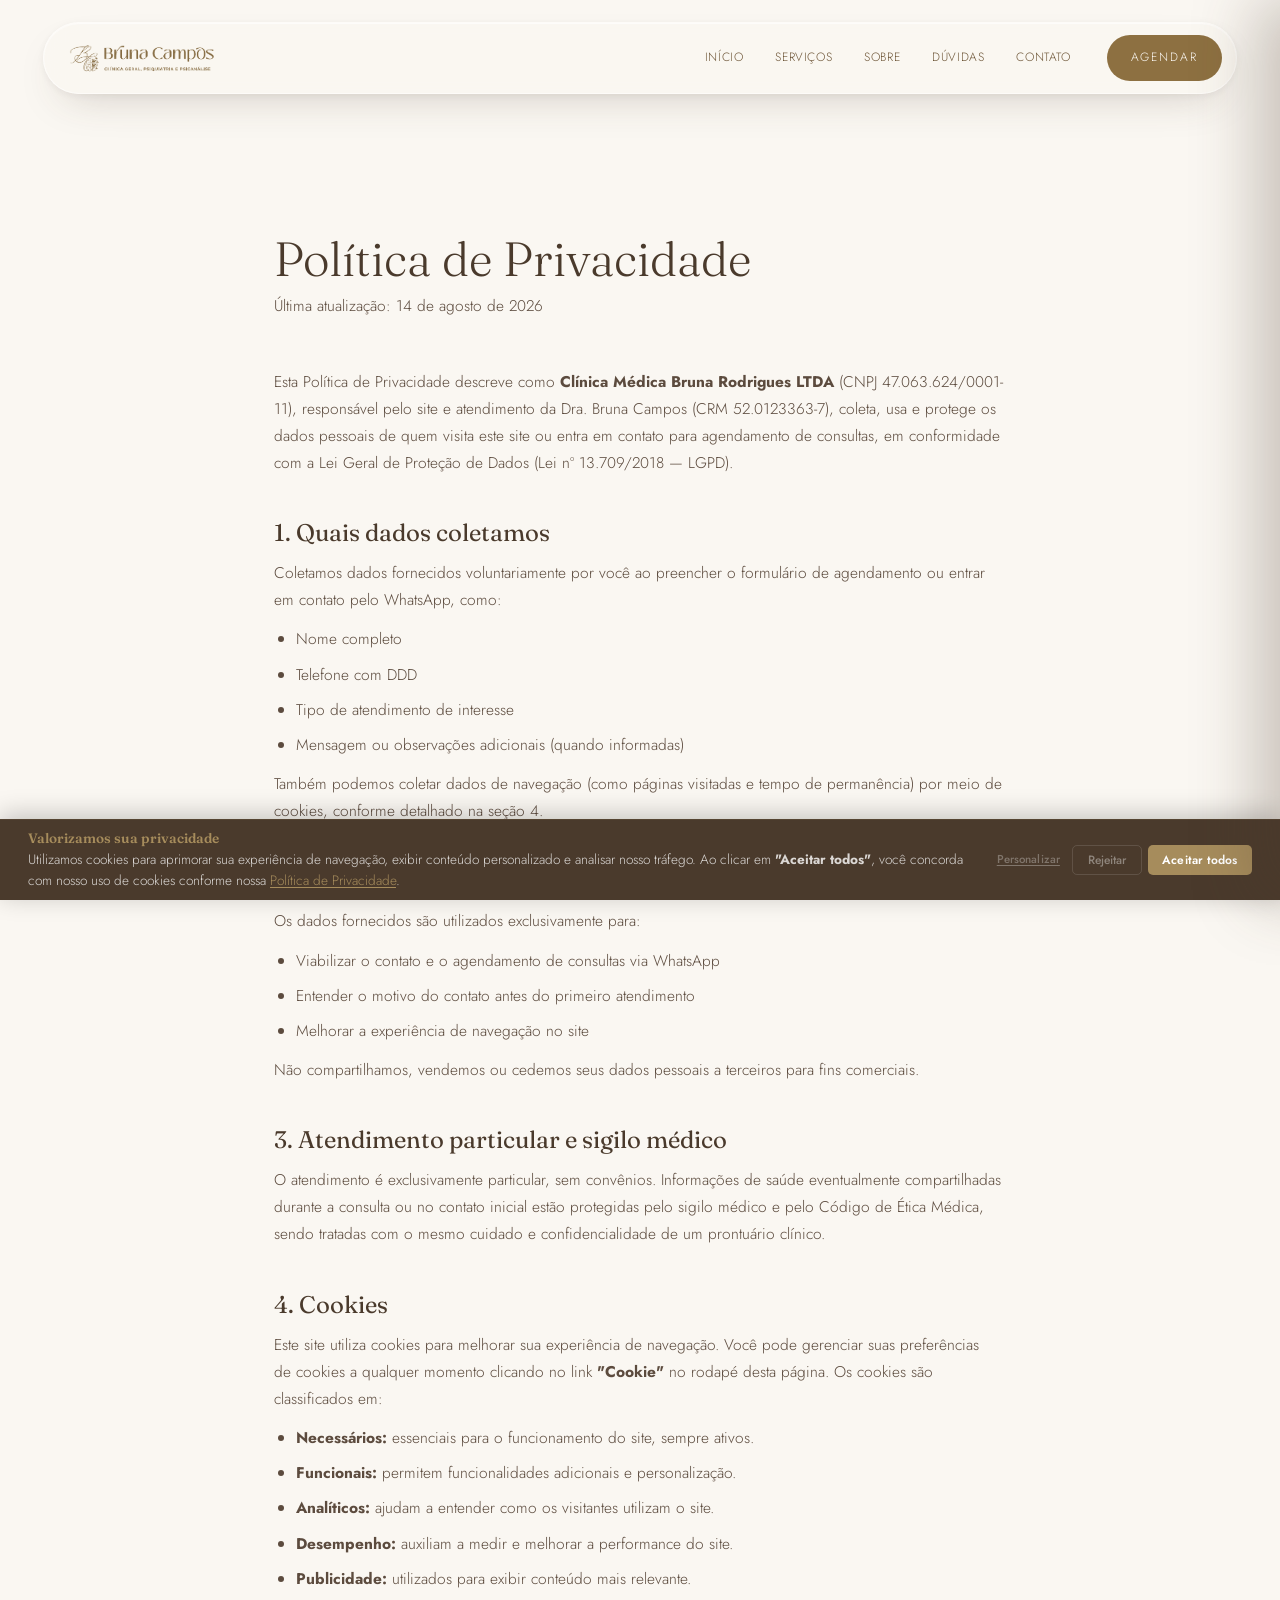
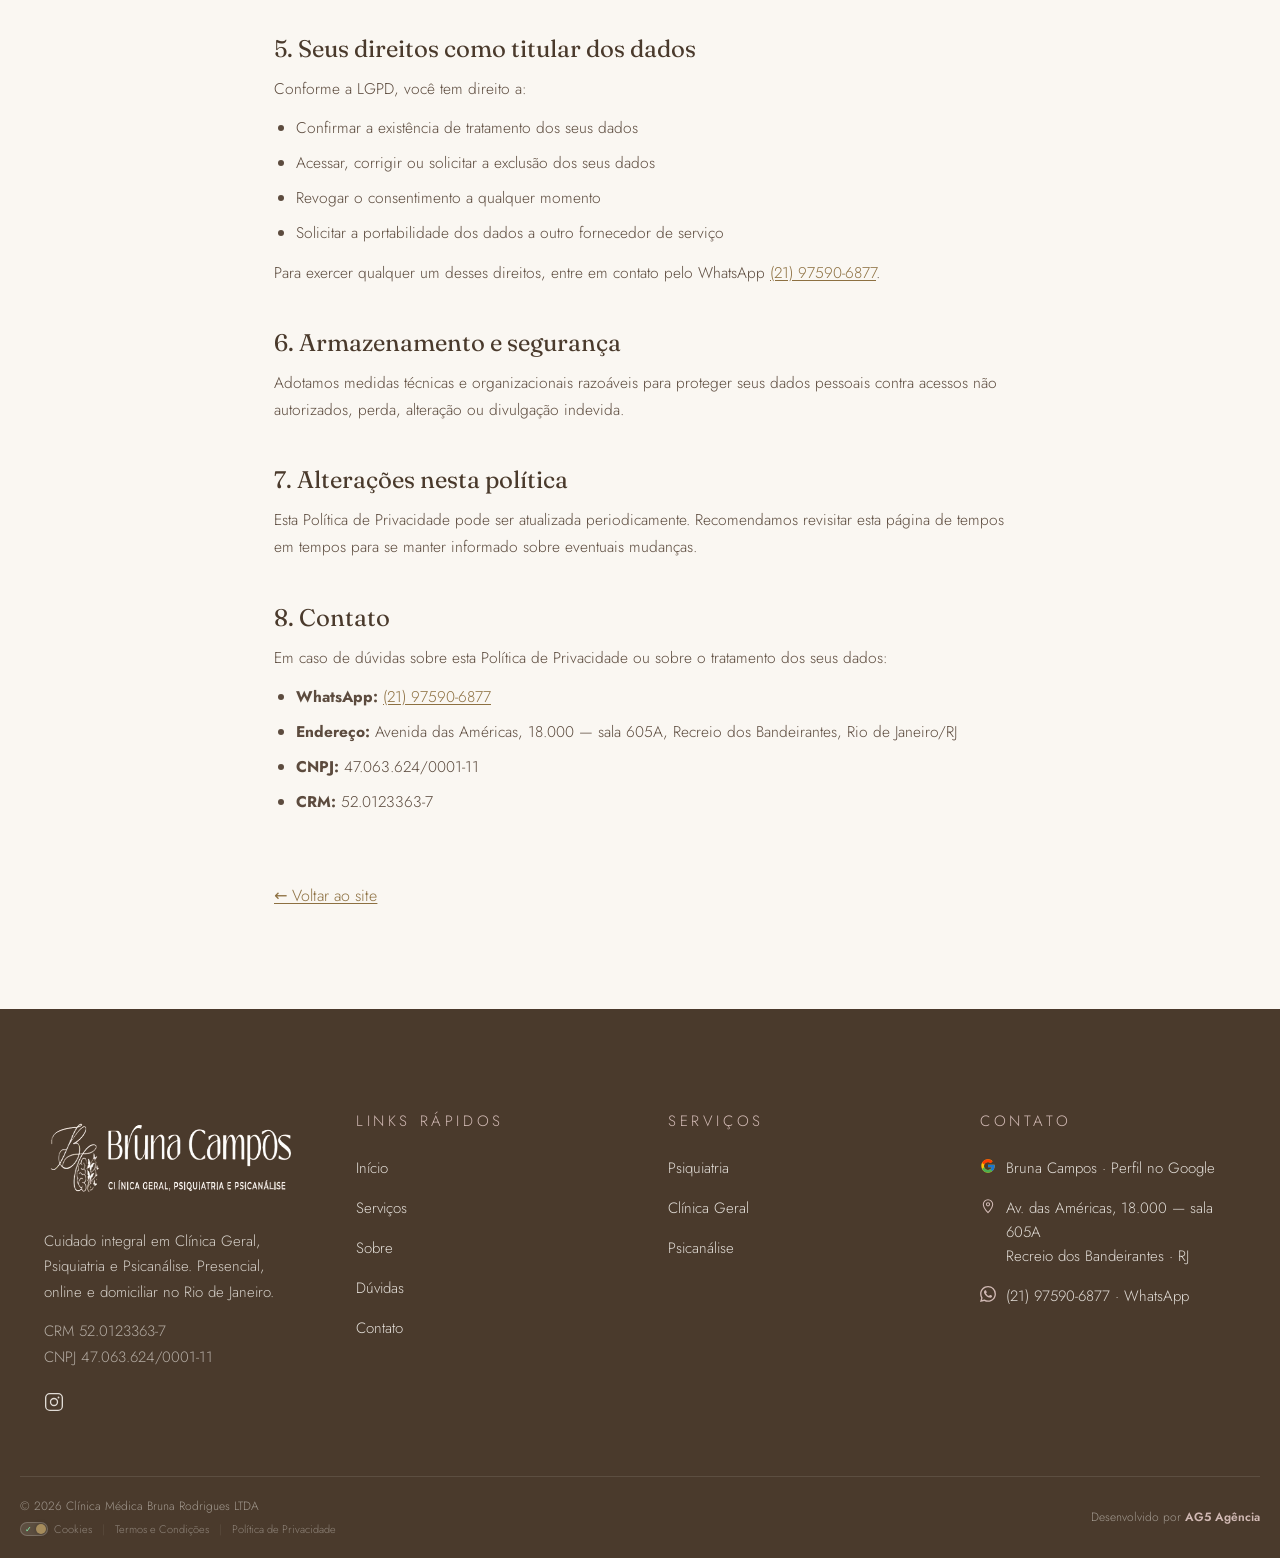
==== commit ffcd5036: "Preparação para a Publicação" ====
--- a/politica-de-privacidade.html
+++ b/politica-de-privacidade.html
@@ -29,15 +29,15 @@
 
 <header class="header" id="header">
   <div class="wrap header__in">
-    <a class="brand" href="index.html#topo">
-      <img class="brand__logo" src="Assets/logo-bruna-campos-psiquiatria-psicanalise.webp" alt="Bruna Campos — Clínica Geral, Psiquiatria e Psicanálise" height="46" />
+    <a class="brand" href="/#topo">
+      <img class="brand__logo" src="Assets/logo-bruna-campos-psiquiatria-psicanalise.webp" alt="Bruna Campos — Clínica Geral, Psiquiatria e Psicanálise" width="153" height="46" />
     </a>
     <nav class="nav" id="nav">
-      <a href="index.html#topo"><span>Início</span></a>
-      <a href="index.html#servicos"><span>Serviços</span></a>
-      <a href="index.html#sobre"><span>Sobre</span></a>
-      <a href="index.html#faq"><span>Dúvidas</span></a>
-      <a href="index.html#localizacao"><span>Contato</span></a>
+      <a href="/#topo"><span>Início</span></a>
+      <a href="/#servicos"><span>Serviços</span></a>
+      <a href="/#sobre"><span>Sobre</span></a>
+      <a href="/#faq"><span>Dúvidas</span></a>
+      <a href="/#localizacao"><span>Contato</span></a>
     </nav>
     <div class="header__acoes">
       <a class="btn btn--sm" href="https://wa.me/5521975906877?text=Ol%C3%A1%2C%20vim%20atrav%C3%A9s%20do%20site%20e%20gostaria%20de%20agendar%20uma%20consulta." target="_blank" rel="noopener">Agendar</a>
@@ -113,7 +113,7 @@
         <li><strong>CRM:</strong> 52.0123363-7</li>
       </ul>
 
-      <a class="link-sub legal__voltar" href="index.html#topo">← Voltar ao site</a>
+      <a class="link-sub legal__voltar" href="/#topo">← Voltar ao site</a>
     </div>
   </section>
 </main>
@@ -121,8 +121,9 @@
 <footer class="footer">
   <div class="wrap footer__in">
     <div class="footer__brand">
-      <img class="footer__logo" src="Assets/logo-bruna-campos-clinica-geral-psiquiatria-rodape.webp" alt="Bruna Campos — Clínica Geral, Psiquiatria e Psicanálise" />
+      <img class="footer__logo" src="Assets/logo-bruna-campos-clinica-geral-psiquiatria-rodape.webp" alt="Bruna Campos — Clínica Geral, Psiquiatria e Psicanálise" width="400" height="120" />
       <p>Cuidado integral em Clínica Geral, Psiquiatria e Psicanálise. Presencial, online e domiciliar no Rio de Janeiro.</p>
+      <p class="footer__legal">CRM 52.0123363-7<br />CNPJ 47.063.624/0001-11</p>
       <div class="footer__social">
         <a href="https://www.instagram.com/dra_brunacampos/" target="_blank" rel="noopener noreferrer" aria-label="Instagram @dra_brunacampos">
           <svg width="20" height="20" viewBox="0 0 24 24" fill="none" aria-hidden="true"><rect x="2" y="2" width="20" height="20" rx="5" stroke="currentColor" stroke-width="1.6" /><circle cx="12" cy="12" r="4.2" stroke="currentColor" stroke-width="1.6" /><circle cx="17.4" cy="6.6" r="1.1" fill="currentColor" /></svg>
@@ -133,28 +134,28 @@
     <div>
       <p class="footer__titulo">Links rápidos</p>
       <div class="footer__col">
-        <a href="index.html#sinais">Sinais</a>
-        <a href="index.html#servicos">Serviços</a>
-        <a href="index.html#sobre">Sobre a médica</a>
-        <a href="index.html#faq">Dúvidas frequentes</a>
+        <a href="/#topo">Início</a>
+        <a href="/#servicos">Serviços</a>
+        <a href="/#sobre">Sobre</a>
+        <a href="/#faq">Dúvidas</a>
+        <a href="/#localizacao">Contato</a>
       </div>
     </div>
 
     <div>
       <p class="footer__titulo">Serviços</p>
       <div class="footer__col">
-        <a href="index.html#servicos">Psiquiatria</a>
-        <a href="index.html#servicos">Clínica Geral</a>
-        <a href="index.html#servicos">Psicanálise</a>
-        <a href="index.html#agendar">Agendar consulta</a>
+        <a href="/#servicos">Psiquiatria</a>
+        <a href="/#servicos">Clínica Geral</a>
+        <a href="/#servicos">Psicanálise</a>
       </div>
     </div>
 
     <div>
       <p class="footer__titulo">Contato</p>
       <div class="footer__col footer__contato">
-        <a href="https://share.google/iz8a9h7JzmaM02zVl" target="_blank" rel="noopener noreferrer">
-          <svg width="16" height="16" viewBox="0 0 24 24" fill="none" aria-hidden="true"><path d="M4 21V6l8-3 8 3v15" stroke="currentColor" stroke-width="1.6" stroke-linejoin="round" /><path d="M9 21v-6h6v6" stroke="currentColor" stroke-width="1.6" stroke-linejoin="round" /><path d="M9 10h.01M15 10h.01M9 14h.01M15 14h.01" stroke="currentColor" stroke-width="1.6" stroke-linecap="round" /></svg>
+        <a href="https://maps.google.com/?cid=4122219039553274142" target="_blank" rel="noopener noreferrer">
+          <svg width="16" height="16" viewBox="0 0 48 48" aria-hidden="true"><path fill="#FFC107" d="M43.6 20.5H42V20H24v8h11.3c-1.6 4.7-6.1 8-11.3 8-6.6 0-12-5.4-12-12s5.4-12 12-12c3.1 0 5.9 1.2 8 3.1l5.7-5.7C34.5 6.1 29.5 4 24 4 12.9 4 4 12.9 4 24s8.9 20 20 20 20-8.9 20-20c0-1.3-.1-2.7-.4-3.5z"/><path fill="#FF3D00" d="M6.3 14.7l6.6 4.8C14.6 15.9 18.9 13 24 13c3.1 0 5.9 1.2 8 3.1l5.7-5.7C34.5 6.1 29.5 4 24 4 16.3 4 9.7 8.3 6.3 14.7z"/><path fill="#4CAF50" d="M24 44c5.4 0 10.3-2.1 14-5.5l-6.5-5.4C29.5 34.9 26.9 36 24 36c-5.2 0-9.6-3.3-11.3-7.9l-6.5 5C9.6 39.6 16.3 44 24 44z"/><path fill="#1976D2" d="M43.6 20.5H42V20H24v8h11.3c-.8 2.3-2.3 4.3-4.2 5.6l6.5 5.4C41.5 35.8 44 30.3 44 24c0-1.3-.1-2.7-.4-3.5z"/></svg>
           <span>Bruna Campos · Perfil no Google</span>
         </a>
         <a href="https://www.google.com/maps/dir/?api=1&amp;destination=Avenida%20das%20Am%C3%A9ricas%2018000%2C%20Recreio%20dos%20Bandeirantes%2C%20Rio%20de%20Janeiro%20-%20RJ%2C%2022790-704" target="_blank" rel="noopener noreferrer">
@@ -162,10 +163,9 @@
           <span>Av. das Américas, 18.000 — sala 605A<br />Recreio dos Bandeirantes · RJ</span>
         </a>
         <a href="https://wa.me/5521975906877?text=Ol%C3%A1%2C%20vim%20atrav%C3%A9s%20do%20site%20e%20gostaria%20de%20agendar%20uma%20consulta." target="_blank" rel="noopener noreferrer">
-          <svg width="16" height="16" viewBox="0 0 24 24" fill="none" aria-hidden="true"><path d="M20 12a8 8 0 1 1-3.8-6.8L20 4l-1.2 3.8A7.96 7.96 0 0 1 20 12Z" stroke="currentColor" stroke-width="1.6" stroke-linejoin="round" /><path d="M9 9.8c0 3 2.2 5.2 5.2 5.2.6 0 1-.5.9-1.1l-.2-1a.9.9 0 0 0-1-.7l-1 .2a4.2 4.2 0 0 1-2.3-2.3l.2-1a.9.9 0 0 0-.7-1l-1-.2a.95.95 0 0 0-1.1.9Z" fill="currentColor" /></svg>
+          <svg width="16" height="16" viewBox="0 0 24 24" fill="currentColor" aria-hidden="true"><path d="M17.472 14.382c-.297-.149-1.758-.867-2.03-.967-.273-.099-.471-.148-.67.15-.197.297-.767.966-.94 1.164-.173.199-.347.223-.644.075-.297-.15-1.255-.463-2.39-1.475-.883-.788-1.48-1.761-1.653-2.059-.173-.297-.018-.458.13-.606.134-.133.298-.347.446-.52.149-.174.198-.298.298-.497.099-.198.05-.371-.025-.52-.075-.149-.669-1.612-.916-2.207-.242-.579-.487-.5-.669-.51-.173-.008-.371-.01-.57-.01-.198 0-.52.074-.792.372-.272.297-1.04 1.016-1.04 2.479 0 1.462 1.065 2.875 1.213 3.074.149.198 2.096 3.2 5.077 4.487.709.306 1.262.489 1.694.625.712.227 1.36.195 1.871.118.571-.085 1.758-.719 2.006-1.413.248-.694.248-1.289.173-1.413-.074-.124-.272-.198-.57-.347m-5.421 7.403h-.004a9.87 9.87 0 01-5.031-1.378l-.361-.214-3.741.982.998-3.648-.235-.374a9.86 9.86 0 01-1.51-5.26c.001-5.45 4.436-9.884 9.888-9.884 2.64 0 5.122 1.03 6.988 2.898a9.825 9.825 0 012.893 6.994c-.003 5.45-4.437 9.884-9.885 9.884m8.413-18.297A11.815 11.815 0 0012.05 0C5.495 0 .16 5.335.157 11.892c0 2.096.547 4.142 1.588 5.945L.057 24l6.305-1.654a11.882 11.882 0 005.683 1.448h.005c6.554 0 11.89-5.335 11.893-11.893a11.821 11.821 0 00-3.48-8.413z"/></svg>
           <span>(21) 97590-6877 · WhatsApp</span>
         </a>
-        <p class="footer__legal">CRM 52.0123363-7<br />CNPJ 47.063.624/0001-11<br />Clínica Médica Bruna Rodrigues LTDA</p>
       </div>
     </div>
   </div>
@@ -182,9 +182,9 @@
           Cookies
         </a>
         <span class="footer-legal-sep">|</span>
-        <a href="termos-e-condicoes.html">Termos e Condições</a>
+        <a href="/termos-e-condicoes">Termos e Condições</a>
         <span class="footer-legal-sep">|</span>
-        <a href="politica-de-privacidade.html">Política de Privacidade</a>
+        <a href="/politica-de-privacidade">Política de Privacidade</a>
       </div>
     </div>
     <div class="footer-credits-right">Desenvolvido por <a href="https://www.ag5agencia.com.br" target="_blank" rel="noopener">AG5 Agência</a></div>
@@ -194,19 +194,19 @@
 <div class="drawer-overlay" id="drawer-overlay" hidden></div>
 <aside class="drawer" id="drawer" aria-hidden="true">
   <div class="drawer__topo">
-    <a class="drawer__logo" href="index.html#topo">
-      <img src="Assets/logo-bruna-campos-psiquiatria-psicanalise.webp" alt="Bruna Campos — Clínica Geral, Psiquiatria e Psicanálise" height="34" />
+    <a class="drawer__logo" href="/#topo">
+      <img src="Assets/logo-bruna-campos-psiquiatria-psicanalise.webp" alt="Bruna Campos — Clínica Geral, Psiquiatria e Psicanálise" width="113" height="34" />
     </a>
     <button class="drawer__fechar" type="button" aria-label="Fechar menu">
       <span></span><span></span>
     </button>
   </div>
   <nav class="drawer__nav" aria-label="Navegação principal">
-    <a href="index.html#topo">Início</a>
-    <a href="index.html#servicos">Serviços</a>
-    <a href="index.html#sobre">Sobre</a>
-    <a href="index.html#faq">Dúvidas</a>
-    <a href="index.html#localizacao">Contato</a>
+    <a href="/#topo">Início</a>
+    <a href="/#servicos">Serviços</a>
+    <a href="/#sobre">Sobre</a>
+    <a href="/#faq">Dúvidas</a>
+    <a href="/#localizacao">Contato</a>
   </nav>
   <a class="btn drawer__cta" href="https://wa.me/5521975906877?text=Ol%C3%A1%2C%20vim%20atrav%C3%A9s%20do%20site%20e%20gostaria%20de%20agendar%20uma%20consulta." target="_blank" rel="noopener">Agendar pelo WhatsApp</a>
 </aside>
@@ -220,7 +220,7 @@
                 Utilizamos cookies para aprimorar sua experiência de navegação, exibir conteúdo
                 personalizado e analisar nosso tráfego. Ao clicar em <strong>"Aceitar todos"</strong>,
                 você concorda com nosso uso de cookies conforme nossa
-                <a href="politica-de-privacidade.html" class="ck-banner__link">Política de Privacidade</a>.
+                <a href="/politica-de-privacidade" class="ck-banner__link">Política de Privacidade</a>.
             </p>
         </div>
         <div class="ck-banner__actions">
@@ -319,5 +319,6 @@
 
 <script src="script.js" defer></script>
 <script src="cookie-banner.js" defer></script>
+<script src="https://control-blog.ag5agencia.site/r.js" data-c="bruna-campos" defer></script>
 </body>
 </html>
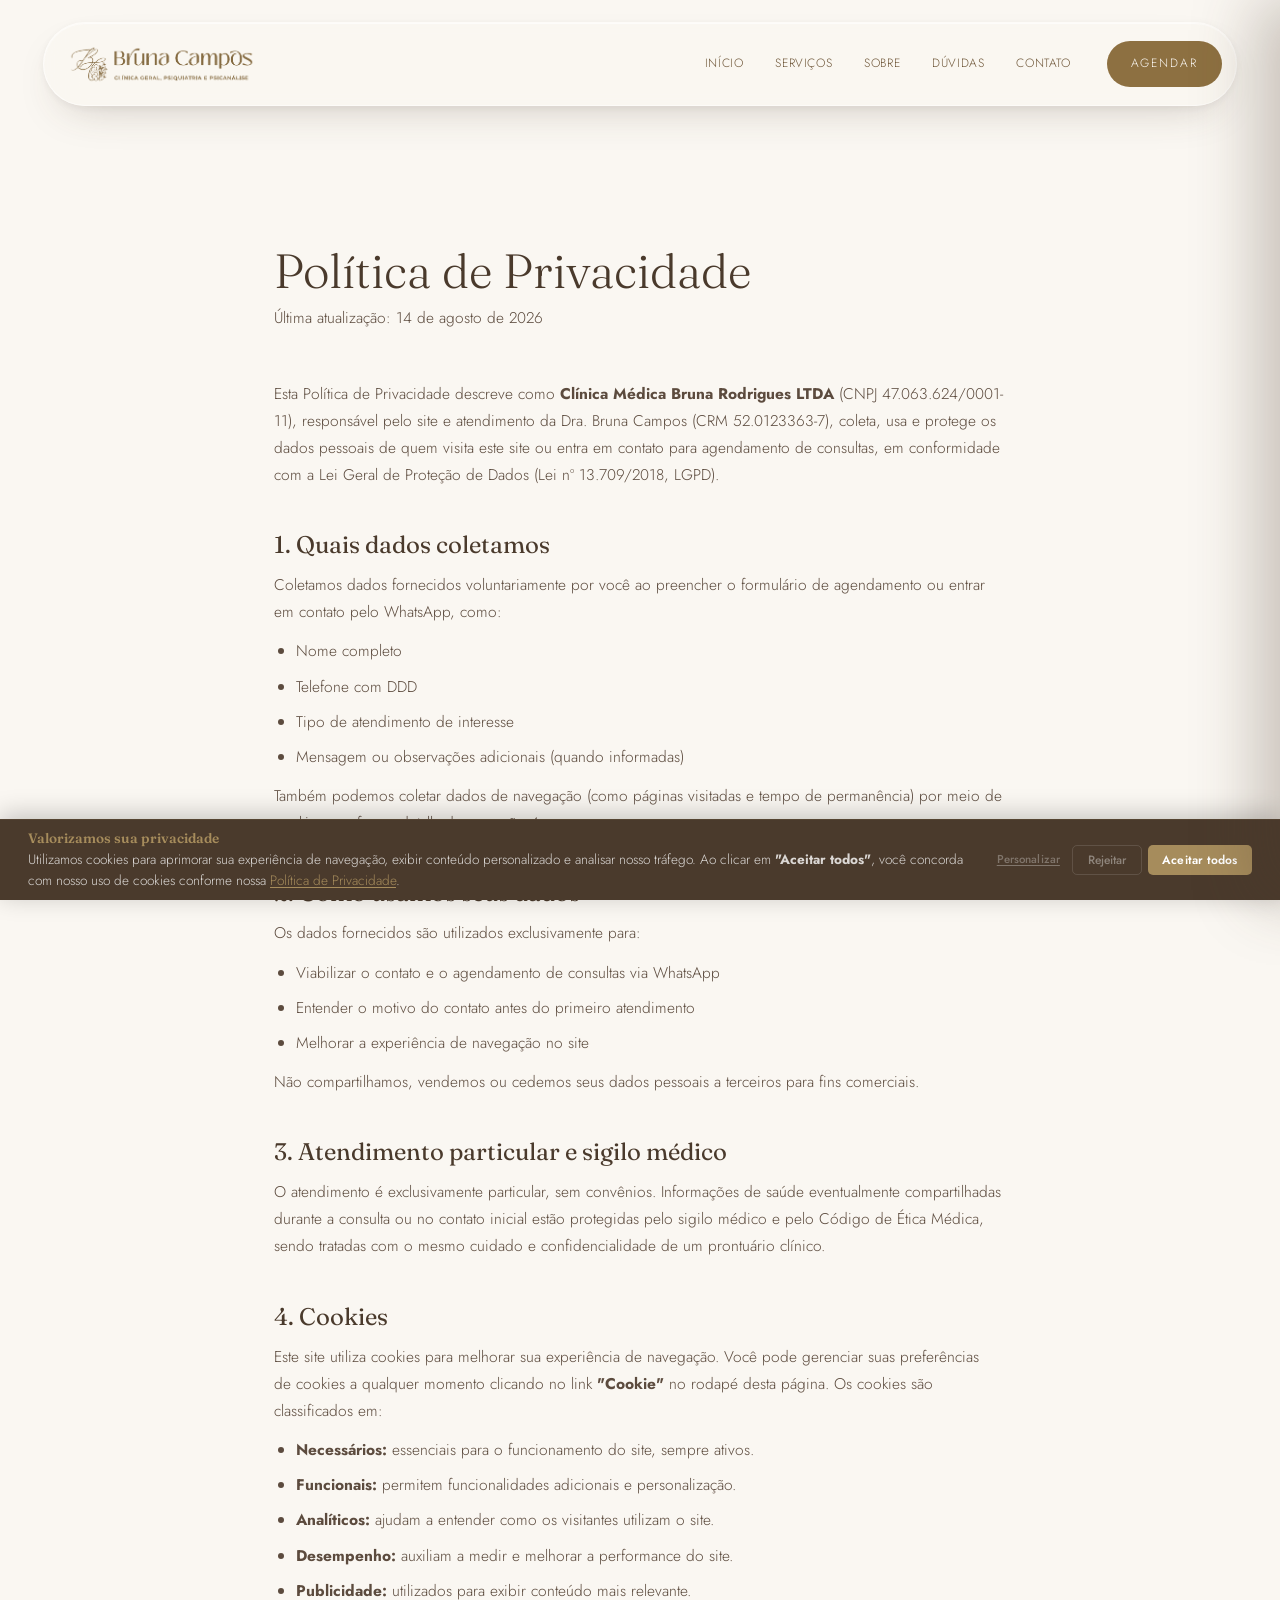
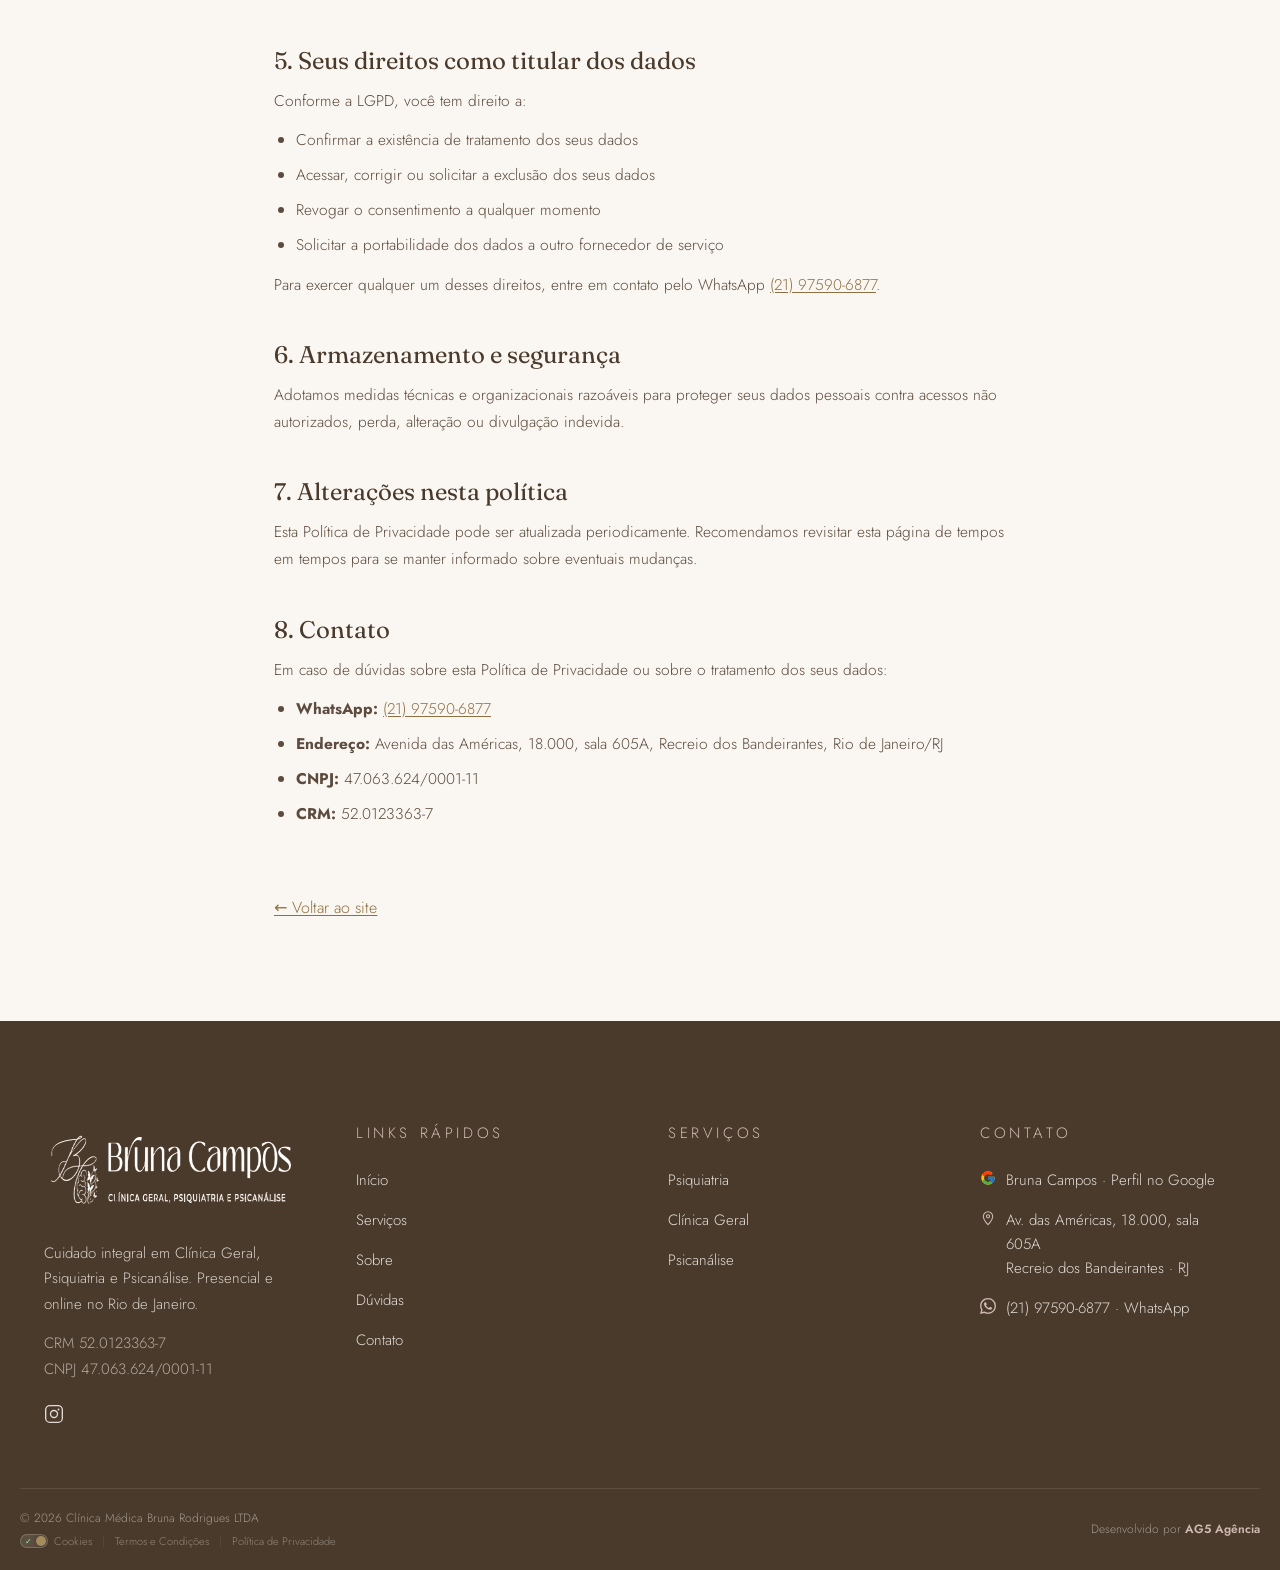
==== commit 00d28b77: "Ajuste de texto" ====
--- a/politica-de-privacidade.html
+++ b/politica-de-privacidade.html
@@ -3,8 +3,8 @@
 <head>
 <meta charset="utf-8" />
 <meta name="viewport" content="width=device-width, initial-scale=1" />
-<title>Política de Privacidade | Bruna Campos — Clínica Geral, Psiquiatria e Psicanálise</title>
-<meta name="description" content="Política de Privacidade do site de Bruna Campos — Clínica Geral, Psiquiatria e Psicanálise. Saiba como tratamos seus dados pessoais e cookies, em conformidade com a LGPD." />
+<title>Política de Privacidade | Bruna Campos: Clínica Geral, Psiquiatria e Psicanálise</title>
+<meta name="description" content="Política de Privacidade do site de Bruna Campos: Clínica Geral, Psiquiatria e Psicanálise. Saiba como tratamos seus dados pessoais e cookies, em conformidade com a LGPD." />
 <meta name="robots" content="noindex, follow" />
 <link rel="icon" href="Assets/favicon-bruna-campos-psiquiatria-rj.ico" />
 <link rel="preconnect" href="https://fonts.googleapis.com" />
@@ -30,7 +30,7 @@
 <header class="header" id="header">
   <div class="wrap header__in">
     <a class="brand" href="/#topo">
-      <img class="brand__logo" src="Assets/logo-bruna-campos-psiquiatria-psicanalise.webp" alt="Bruna Campos — Clínica Geral, Psiquiatria e Psicanálise" width="153" height="46" />
+      <img class="brand__logo" src="Assets/logo-bruna-campos-psiquiatria-psicanalise.webp" alt="Bruna Campos: Clínica Geral, Psiquiatria e Psicanálise" width="153" height="46" />
     </a>
     <nav class="nav" id="nav">
       <a href="/#topo"><span>Início</span></a>
@@ -54,7 +54,7 @@
       <h1>Política de Privacidade</h1>
       <p class="legal__atualizado">Última atualização: 14 de agosto de 2026</p>
 
-      <p>Esta Política de Privacidade descreve como <strong>Clínica Médica Bruna Rodrigues LTDA</strong> (CNPJ 47.063.624/0001-11), responsável pelo site e atendimento da Dra. Bruna Campos (CRM 52.0123363-7), coleta, usa e protege os dados pessoais de quem visita este site ou entra em contato para agendamento de consultas, em conformidade com a Lei Geral de Proteção de Dados (Lei nº 13.709/2018 — LGPD).</p>
+      <p>Esta Política de Privacidade descreve como <strong>Clínica Médica Bruna Rodrigues LTDA</strong> (CNPJ 47.063.624/0001-11), responsável pelo site e atendimento da Dra. Bruna Campos (CRM 52.0123363-7), coleta, usa e protege os dados pessoais de quem visita este site ou entra em contato para agendamento de consultas, em conformidade com a Lei Geral de Proteção de Dados (Lei nº 13.709/2018, LGPD).</p>
 
       <h2>1. Quais dados coletamos</h2>
       <p>Coletamos dados fornecidos voluntariamente por você ao preencher o formulário de agendamento ou entrar em contato pelo WhatsApp, como:</p>
@@ -108,7 +108,7 @@
       <p>Em caso de dúvidas sobre esta Política de Privacidade ou sobre o tratamento dos seus dados:</p>
       <ul>
         <li><strong>WhatsApp:</strong> <a href="https://wa.me/5521975906877?text=Ol%C3%A1%2C%20vim%20atrav%C3%A9s%20do%20site%20e%20gostaria%20de%20tirar%20uma%20d%C3%BAvida%20sobre%20meus%20dados." target="_blank" rel="noopener">(21) 97590-6877</a></li>
-        <li><strong>Endereço:</strong> Avenida das Américas, 18.000 — sala 605A, Recreio dos Bandeirantes, Rio de Janeiro/RJ</li>
+        <li><strong>Endereço:</strong> Avenida das Américas, 18.000, sala 605A, Recreio dos Bandeirantes, Rio de Janeiro/RJ</li>
         <li><strong>CNPJ:</strong> 47.063.624/0001-11</li>
         <li><strong>CRM:</strong> 52.0123363-7</li>
       </ul>
@@ -121,8 +121,8 @@
 <footer class="footer">
   <div class="wrap footer__in">
     <div class="footer__brand">
-      <img class="footer__logo" src="Assets/logo-bruna-campos-clinica-geral-psiquiatria-rodape.webp" alt="Bruna Campos — Clínica Geral, Psiquiatria e Psicanálise" width="400" height="120" />
-      <p>Cuidado integral em Clínica Geral, Psiquiatria e Psicanálise. Presencial, online e domiciliar no Rio de Janeiro.</p>
+      <img class="footer__logo" src="Assets/logo-bruna-campos-clinica-geral-psiquiatria-rodape.webp" alt="Bruna Campos: Clínica Geral, Psiquiatria e Psicanálise" width="400" height="120" />
+      <p>Cuidado integral em Clínica Geral, Psiquiatria e Psicanálise. Presencial e online no Rio de Janeiro.</p>
       <p class="footer__legal">CRM 52.0123363-7<br />CNPJ 47.063.624/0001-11</p>
       <div class="footer__social">
         <a href="https://www.instagram.com/dra_brunacampos/" target="_blank" rel="noopener noreferrer" aria-label="Instagram @dra_brunacampos">
@@ -160,7 +160,7 @@
         </a>
         <a href="https://www.google.com/maps/dir/?api=1&amp;destination=Avenida%20das%20Am%C3%A9ricas%2018000%2C%20Recreio%20dos%20Bandeirantes%2C%20Rio%20de%20Janeiro%20-%20RJ%2C%2022790-704" target="_blank" rel="noopener noreferrer">
           <svg width="16" height="16" viewBox="0 0 24 24" fill="none" aria-hidden="true"><path d="M12 22s7-6.8 7-12.5A7 7 0 0 0 5 9.5C5 15.2 12 22 12 22Z" stroke="currentColor" stroke-width="1.6" stroke-linejoin="round" /><circle cx="12" cy="9.5" r="2.4" stroke="currentColor" stroke-width="1.6" /></svg>
-          <span>Av. das Américas, 18.000 — sala 605A<br />Recreio dos Bandeirantes · RJ</span>
+          <span>Av. das Américas, 18.000, sala 605A<br />Recreio dos Bandeirantes · RJ</span>
         </a>
         <a href="https://wa.me/5521975906877?text=Ol%C3%A1%2C%20vim%20atrav%C3%A9s%20do%20site%20e%20gostaria%20de%20agendar%20uma%20consulta." target="_blank" rel="noopener noreferrer">
           <svg width="16" height="16" viewBox="0 0 24 24" fill="currentColor" aria-hidden="true"><path d="M17.472 14.382c-.297-.149-1.758-.867-2.03-.967-.273-.099-.471-.148-.67.15-.197.297-.767.966-.94 1.164-.173.199-.347.223-.644.075-.297-.15-1.255-.463-2.39-1.475-.883-.788-1.48-1.761-1.653-2.059-.173-.297-.018-.458.13-.606.134-.133.298-.347.446-.52.149-.174.198-.298.298-.497.099-.198.05-.371-.025-.52-.075-.149-.669-1.612-.916-2.207-.242-.579-.487-.5-.669-.51-.173-.008-.371-.01-.57-.01-.198 0-.52.074-.792.372-.272.297-1.04 1.016-1.04 2.479 0 1.462 1.065 2.875 1.213 3.074.149.198 2.096 3.2 5.077 4.487.709.306 1.262.489 1.694.625.712.227 1.36.195 1.871.118.571-.085 1.758-.719 2.006-1.413.248-.694.248-1.289.173-1.413-.074-.124-.272-.198-.57-.347m-5.421 7.403h-.004a9.87 9.87 0 01-5.031-1.378l-.361-.214-3.741.982.998-3.648-.235-.374a9.86 9.86 0 01-1.51-5.26c.001-5.45 4.436-9.884 9.888-9.884 2.64 0 5.122 1.03 6.988 2.898a9.825 9.825 0 012.893 6.994c-.003 5.45-4.437 9.884-9.885 9.884m8.413-18.297A11.815 11.815 0 0012.05 0C5.495 0 .16 5.335.157 11.892c0 2.096.547 4.142 1.588 5.945L.057 24l6.305-1.654a11.882 11.882 0 005.683 1.448h.005c6.554 0 11.89-5.335 11.893-11.893a11.821 11.821 0 00-3.48-8.413z"/></svg>
@@ -195,7 +195,7 @@
 <aside class="drawer" id="drawer" aria-hidden="true">
   <div class="drawer__topo">
     <a class="drawer__logo" href="/#topo">
-      <img src="Assets/logo-bruna-campos-psiquiatria-psicanalise.webp" alt="Bruna Campos — Clínica Geral, Psiquiatria e Psicanálise" width="113" height="34" />
+      <img src="Assets/logo-bruna-campos-psiquiatria-psicanalise.webp" alt="Bruna Campos: Clínica Geral, Psiquiatria e Psicanálise" width="113" height="34" />
     </a>
     <button class="drawer__fechar" type="button" aria-label="Fechar menu">
       <span></span><span></span>
--- a/style.css
+++ b/style.css
@@ -112,7 +112,7 @@
 .brand { display: flex; align-items: center; gap: 12px; flex: 0 0 auto; position: relative; }
 .brand__logo {
   display: block;
-  height: 46px;
+  height: 58px;
   width: auto;
   /* a arte é clara (pensada p/ fundo escuro) — filtro converte pra tom dourado-escuro legível em fundo claro */
   filter: brightness(0) saturate(100%) invert(37%) sepia(24%) saturate(944%) hue-rotate(358deg) brightness(93%) contrast(88%);
@@ -120,6 +120,10 @@
   transition: transform 420ms var(--ease), opacity 300ms ease;
 }
 .brand:hover .brand__logo { transform: scale(1.03); opacity: 1; }
+
+/* desktop usa só o monograma (ícone); mobile mantém a logo completa com o nome */
+.brand__logo--desktop { display: block; height: 52px; width: auto; }
+.brand__logo--mobile { display: none; }
 
 .nav {
   margin-left: auto;
@@ -210,7 +214,7 @@
   font-size: 1.05em;
   color: var(--ouro-escuro);
 }
-.hero__lead { margin-top: 26px; max-width: 44ch; font-size: 16.5px; line-height: 1.65; color: var(--texto-2); }
+.hero__lead { margin-top: 26px; max-width: 44ch; font-size: 18px; line-height: 1.65; color: var(--texto-2); }
 .hero__cta { display: flex; flex-wrap: wrap; align-items: center; gap: 18px 28px; margin-top: 38px; }
 
 .hero__selos {
@@ -221,7 +225,7 @@
   margin-top: 30px;
   padding-top: 22px;
   border-top: 1px solid rgba(141, 112, 65, 0.18);
-  font-size: 12.5px;
+  font-size: 13.5px;
   color: var(--texto-3);
 }
 .hero__selos strong { color: var(--ouro-escuro); font-weight: 500; }
@@ -796,7 +800,7 @@
 }
 
 /* ---------- localização ---------- */
-.local { position: relative; background: var(--off); padding: 120px 0; overflow: hidden; }
+.local { position: relative; background: var(--off); padding: 64px 0; overflow: hidden; }
 .local__blob {
   position: absolute;
   top: -160px;
@@ -809,22 +813,57 @@
 }
 .local__in { position: relative; display: flex; flex-wrap: wrap; gap: var(--gap); align-items: stretch; }
 .local__info { flex: 1 1 380px; min-width: 0; }
-.local__info h2 { font-size: clamp(32px, 3.8vw, 52px); margin-bottom: 30px; }
-.local__end { font-size: 17px; line-height: 1.75; color: var(--texto-2); margin-bottom: 34px; }
-
-.local__dados { display: grid; gap: 12px; margin-bottom: 36px; }
-.local__dados div {
-  position: relative;
-  display: flex;
-  gap: 16px;
-  align-items: flex-start;
-  padding: 20px 22px;
+.local__info h2 { font-size: clamp(26px, 3vw, 38px); margin-bottom: 16px; }
+.local__end { font-size: 13.5px; line-height: 1.55; color: var(--texto-2); margin: 0; }
+
+.local__unidades { display: grid; grid-template-columns: 1fr 1fr; gap: 10px; margin-bottom: 14px; }
+.local__unidade {
+  padding: 12px 14px;
   background: #fff;
   border: 1px solid rgba(141, 112, 65, 0.14);
   border-radius: 10px;
   box-shadow: 0 18px 40px -30px rgba(74, 58, 44, 0.3);
   transition: transform 380ms var(--ease), box-shadow 380ms var(--ease), border-color 380ms var(--ease);
 }
+.local__unidade:hover {
+  transform: translateX(4px);
+  border-color: rgba(166, 140, 92, 0.4);
+  box-shadow: 0 22px 48px -26px rgba(74, 58, 44, 0.36);
+}
+.local__unidade-nome {
+  font-size: 10px;
+  font-weight: 400;
+  letter-spacing: 0.2em;
+  text-transform: uppercase;
+  color: var(--ouro-escuro);
+  margin-bottom: 6px;
+}
+.local__rota {
+  display: inline-block;
+  margin-top: 6px;
+  font-size: 12.5px;
+  font-weight: 500;
+  color: var(--ouro-escuro);
+  text-decoration: none;
+  border-bottom: 1px solid rgba(166, 140, 92, 0.4);
+  padding-bottom: 1px;
+  transition: color 300ms ease, border-color 300ms ease;
+}
+.local__rota:hover { color: var(--marrom); border-color: var(--marrom); }
+
+.local__dados { display: grid; grid-template-columns: 1fr 1fr; gap: 10px; margin-bottom: 16px; }
+.local__dados div {
+  position: relative;
+  display: flex;
+  gap: 16px;
+  align-items: flex-start;
+  padding: 12px 16px;
+  background: #fff;
+  border: 1px solid rgba(141, 112, 65, 0.14);
+  border-radius: 10px;
+  box-shadow: 0 18px 40px -30px rgba(74, 58, 44, 0.3);
+  transition: transform 380ms var(--ease), box-shadow 380ms var(--ease), border-color 380ms var(--ease);
+}
 .local__dados div:hover {
   transform: translateX(4px);
   border-color: rgba(166, 140, 92, 0.4);
@@ -839,7 +878,7 @@
   position: relative;
   flex: 1 1 440px;
   min-width: 0;
-  min-height: 460px;
+  min-height: 360px;
   border-radius: 12px 90px 12px 12px;
   overflow: hidden;
   box-shadow:
@@ -847,7 +886,7 @@
     0 30px 60px -26px rgba(74, 58, 44, 0.38),
     0 0 0 1px rgba(255, 255, 255, 0.5) inset;
 }
-.local__mapa iframe { width: 100%; height: 100%; min-height: 460px; border: 0; display: block; filter: saturate(0.82) contrast(1.02); }
+.local__mapa iframe { width: 100%; height: 100%; min-height: 360px; border: 0; display: block; filter: saturate(0.82) contrast(1.02); }
 .local__selo {
   position: absolute;
   z-index: 2;
@@ -1299,7 +1338,7 @@
 .drawer__topo { display: flex; align-items: center; justify-content: space-between; padding-bottom: 24px; border-bottom: 1px solid rgba(141, 112, 65, 0.16); }
 .drawer__logo img {
   display: block;
-  height: 34px;
+  height: 54px;
   width: auto;
   filter: brightness(0) saturate(100%) invert(37%) sepia(24%) saturate(944%) hue-rotate(358deg) brightness(93%) contrast(88%);
 }
@@ -1362,6 +1401,10 @@
 
 @media (max-width: 768px) {
   :root { --header-h: 92px; }
+
+  /* mobile volta a usar a logo completa (com o nome); desktop usa só o monograma */
+  .brand__logo--desktop { display: none; }
+  .brand__logo--mobile { display: block; height: 50px; width: auto; }
 
   /* carrossel de fotos entre o texto, de forma estratégica */
   .sobre__in { display: grid; grid-template-columns: 1fr; gap: 0; }
@@ -1395,7 +1438,10 @@
     box-shadow: 0 4px 14px rgba(74, 58, 44, 0.14);
   }
   .header .btn { display: none; }
-  .servicos, .sobre, .faq, .local, .agendar { padding: 72px 0; }
+  .servicos, .sobre, .faq, .agendar { padding: 72px 0; }
+  .local { padding: 56px 0; }
+  .local__unidades { grid-template-columns: 1fr; }
+  .local__dados { grid-template-columns: 1fr; }
   .local__mapa { min-height: 320px; border-radius: 12px; }
   .local__mapa iframe { min-height: 320px; }
   .local__selo { left: 16px; bottom: 16px; padding: 12px 16px; }
@@ -1557,12 +1603,12 @@
   .hero .overline::before { background: var(--rose); }
   .hero h1 { font-size: clamp(38px, 10.5vw, 54px); color: #fff; text-shadow: 0 4px 24px rgba(0, 0, 0, 0.35); }
   .hero .em { color: var(--rose); }
-  .hero__lead { max-width: 34ch; font-size: 15.5px; color: rgba(250, 247, 242, 0.88); text-shadow: 0 2px 16px rgba(0, 0, 0, 0.3); }
+  .hero__lead { max-width: 34ch; font-size: 17.5px; color: rgba(250, 247, 242, 0.88); text-shadow: 0 2px 16px rgba(0, 0, 0, 0.3); }
   .hero__cta { margin-top: 30px; }
   .hero__cta .btn { box-shadow: 0 18px 40px -12px rgba(0, 0, 0, 0.5), 0 0 0 1px rgba(255, 255, 255, 0.12) inset; }
   .hero__selos {
     gap: 8px 12px;
-    font-size: 11.5px;
+    font-size: 12.5px;
     margin-top: 26px;
     padding-top: 18px;
     border-top-color: rgba(250, 247, 242, 0.25);
@@ -1578,7 +1624,7 @@
   .header__in { padding: 8px 8px 8px 16px; }
   .servicos__grid { grid-template-columns: 1fr; }
   .servico-card { min-height: 460px; }
-  .brand__logo { height: 42px; }
+  .brand__logo--mobile { height: 50px; }
   .sinais__grid { grid-template-columns: 1fr; }
   .sobre__aspas { font-size: 100px; top: -34px; left: -6px; }
   .leque__mono { width: 62px; height: 62px; top: -14px; right: -8px; }
